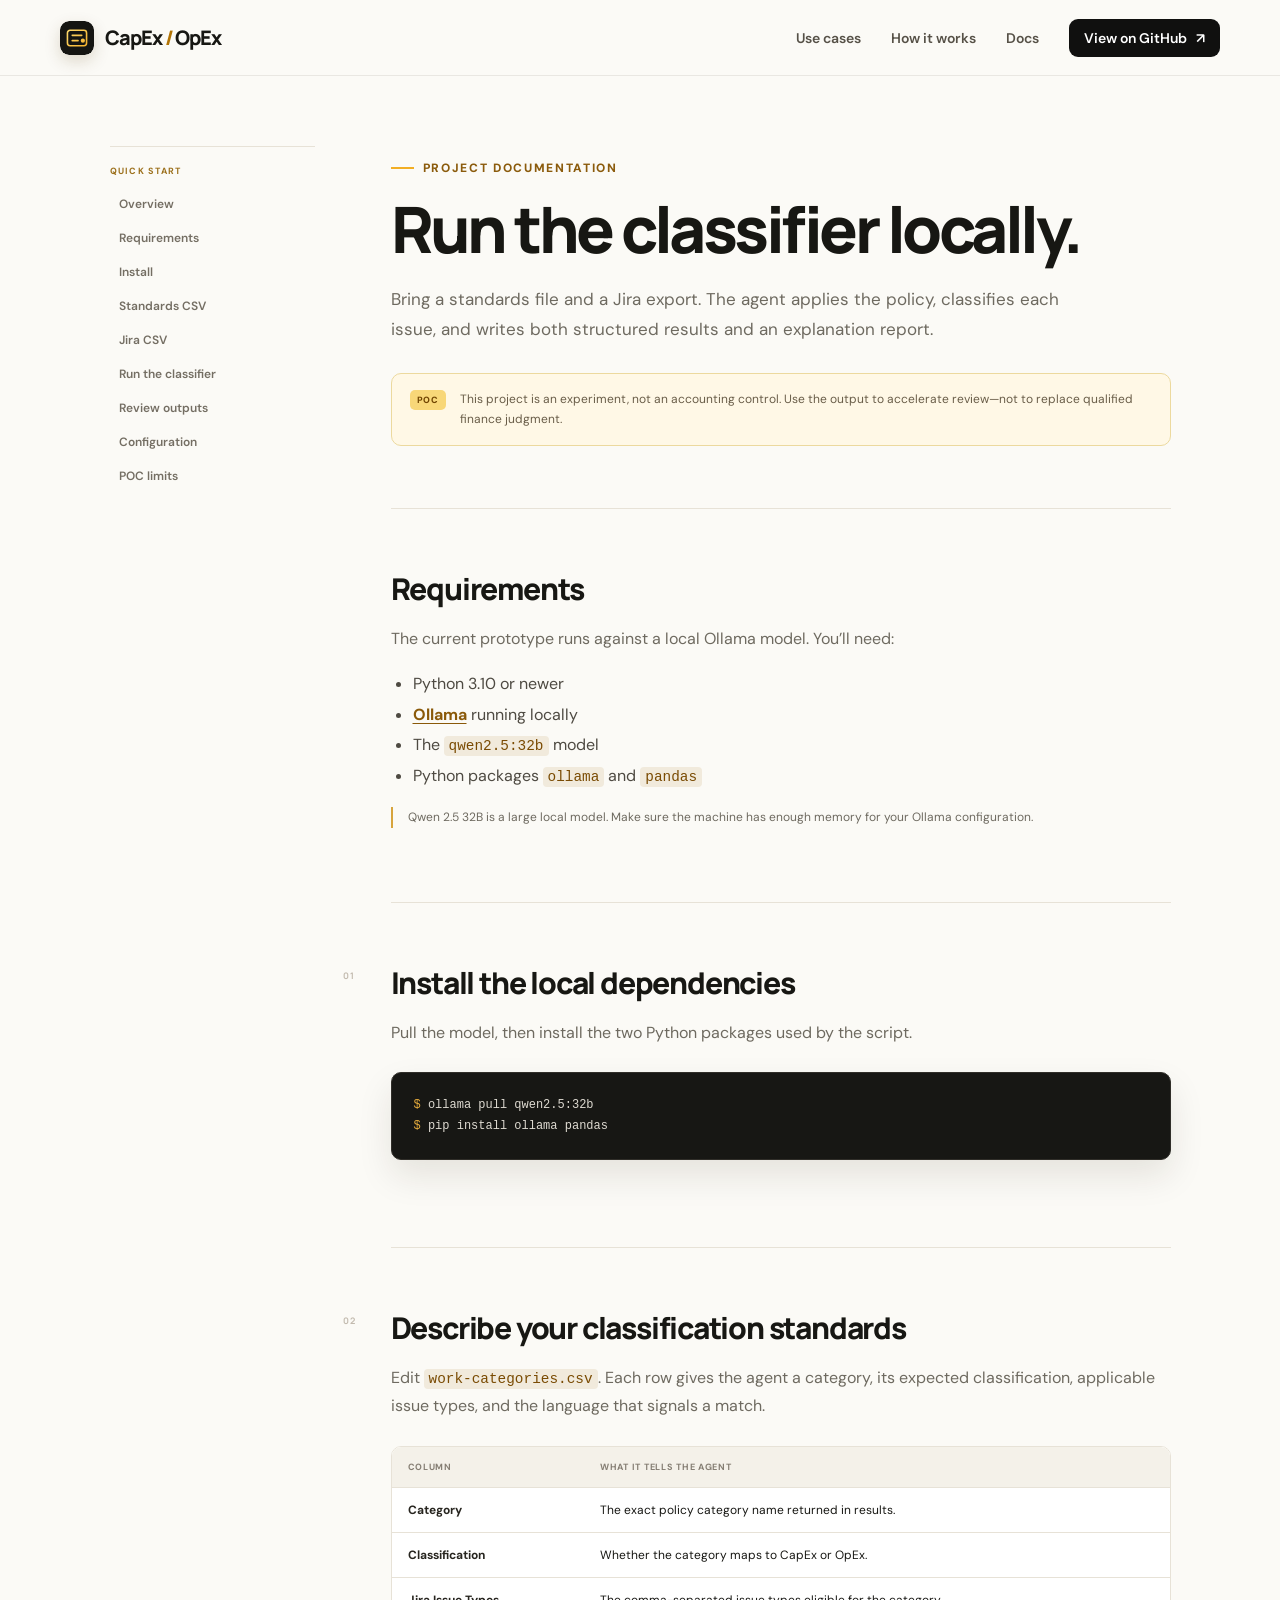
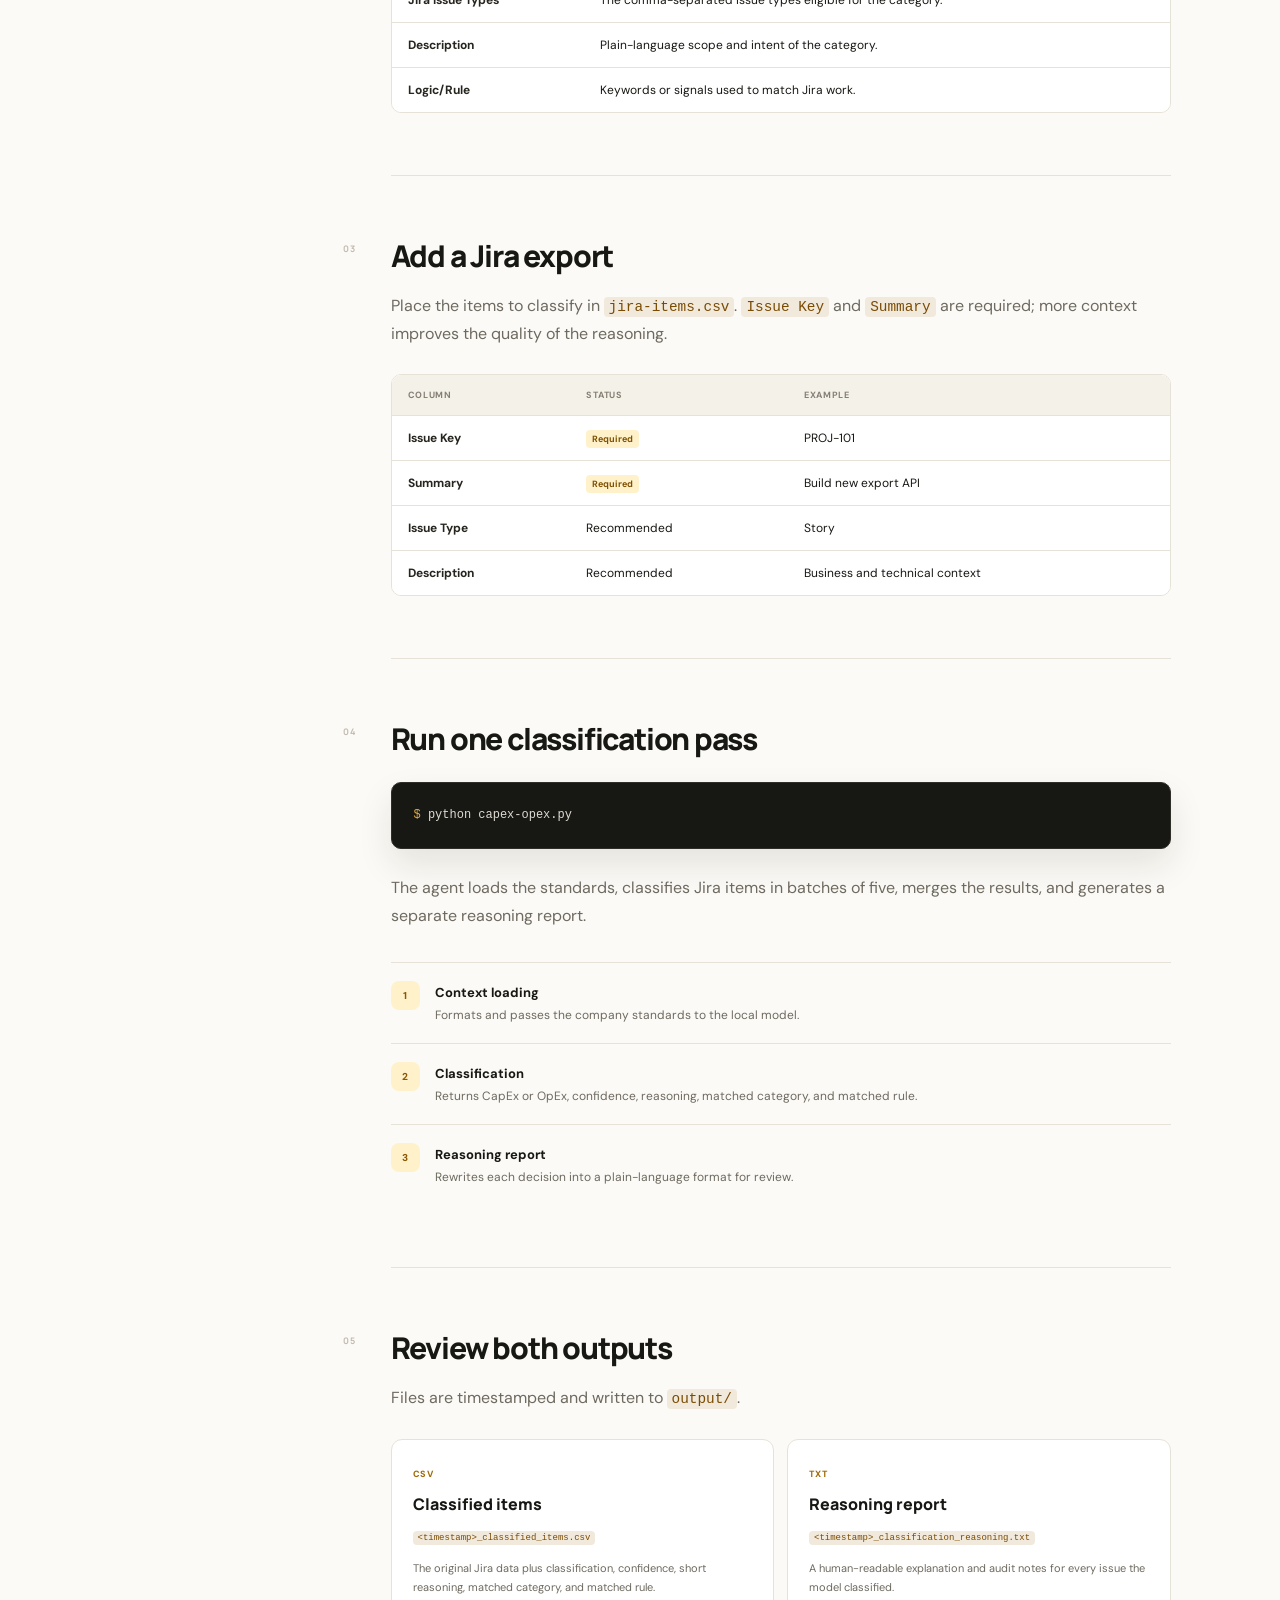
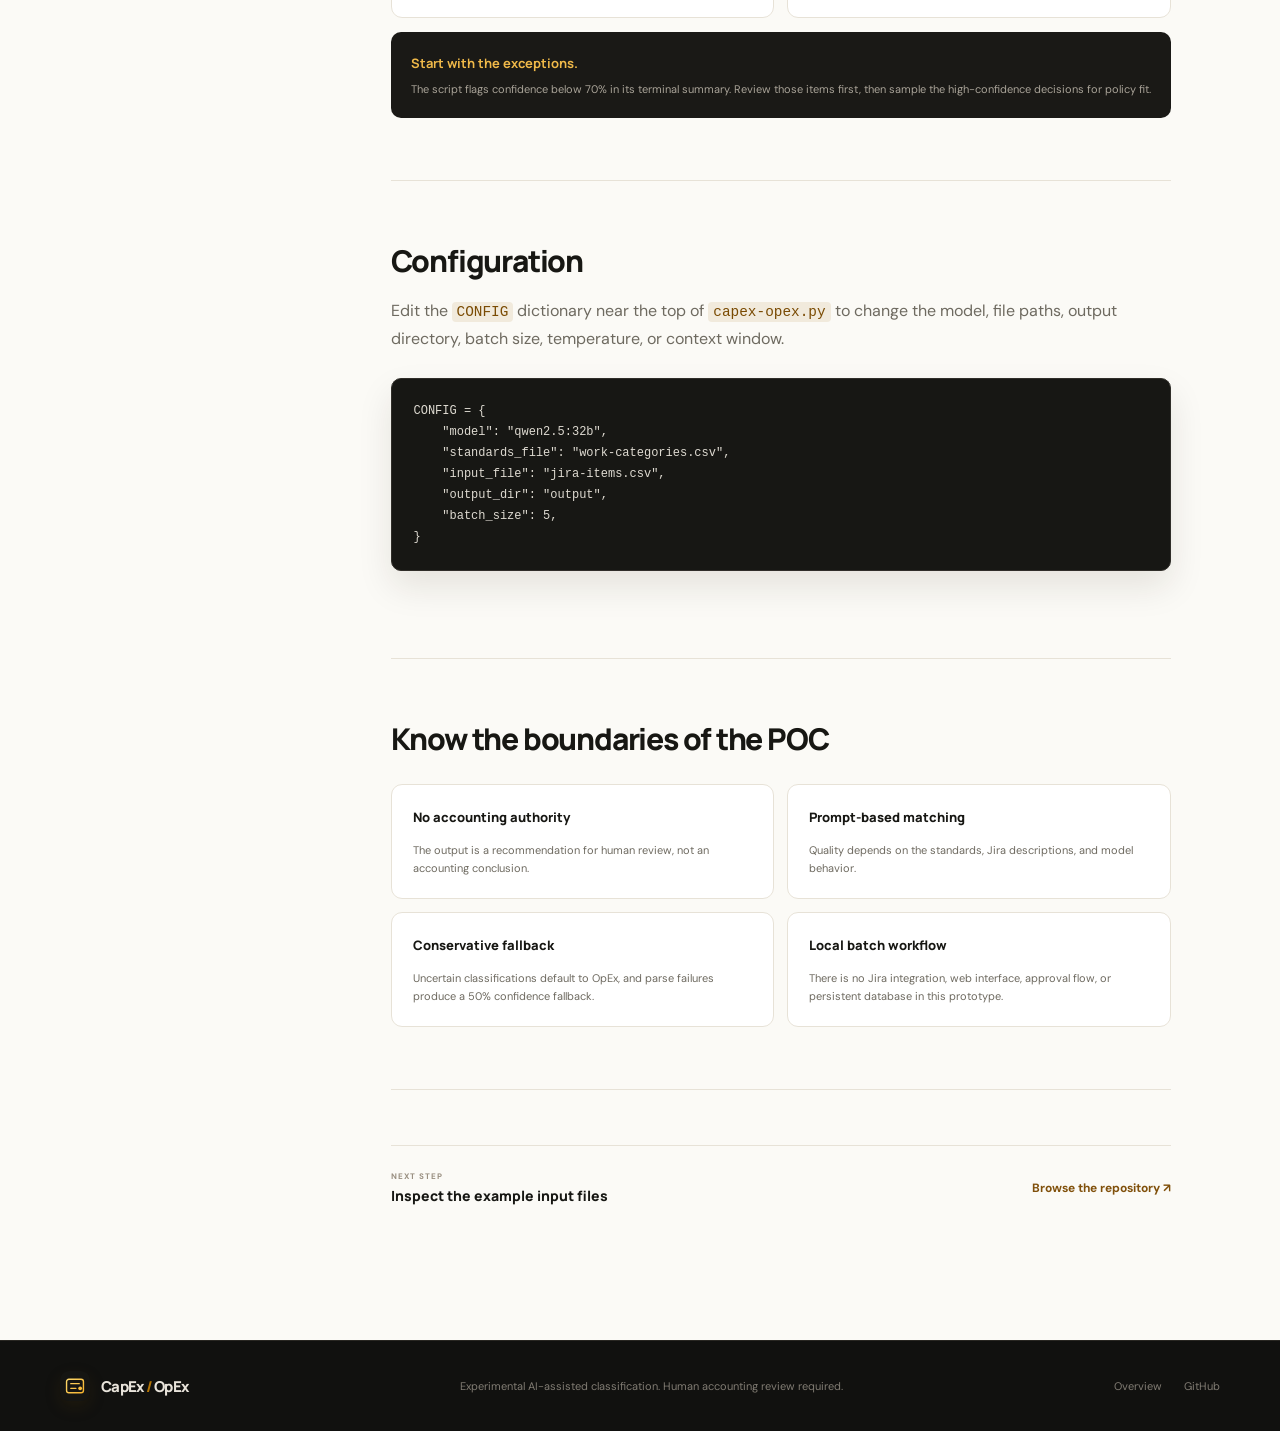
==== docs/guide.html @ 9aae654a "Add project overview and GitHub Pages site" ====
<!doctype html>
<html lang="en">
  <head>
    <meta charset="utf-8">
    <meta name="viewport" content="width=device-width, initial-scale=1">
    <meta name="theme-color" content="#10100f">
    <meta name="description" content="Set up and run the CapEx OpEx Classifier proof of concept locally.">
    <title>Quick-start guide — CapEx / OpEx Classifier</title>
    <link rel="icon" href="assets/classifier-mark.svg" type="image/svg+xml">
    <link rel="stylesheet" href="assets/site.css">
  </head>
  <body class="guide-page">
    <header class="site-header">
      <div class="shell header-inner">
        <a class="brand" href="index.html" aria-label="CapEx OpEx Classifier home">
          <img src="assets/classifier-mark.svg" width="34" height="34" alt="">
          <span>CapEx<span class="slash">/</span>OpEx</span>
        </a>
        <button class="nav-toggle" type="button" aria-expanded="false" aria-controls="site-nav">
          <span class="sr-only">Toggle navigation</span>
          <span></span><span></span>
        </button>
        <nav class="site-nav" id="site-nav" aria-label="Primary navigation">
          <a href="index.html#use-cases">Use cases</a>
          <a href="index.html#how-it-works">How it works</a>
          <a aria-current="page" href="guide.html">Docs</a>
          <a class="github-link" href="https://github.com/SantiaGoMode/capex_opex_classifier">View on GitHub <span>↗</span></a>
        </nav>
      </div>
    </header>

    <main class="guide-shell shell">
      <aside class="guide-nav" aria-label="Documentation sections">
        <strong>QUICK START</strong>
        <a href="#overview">Overview</a>
        <a href="#requirements">Requirements</a>
        <a href="#install">Install</a>
        <a href="#standards">Standards CSV</a>
        <a href="#jira">Jira CSV</a>
        <a href="#run">Run the classifier</a>
        <a href="#outputs">Review outputs</a>
        <a href="#configuration">Configuration</a>
        <a href="#limits">POC limits</a>
      </aside>

      <article class="guide-content">
        <div class="guide-hero" id="overview">
          <div class="eyebrow"><span></span>Project documentation</div>
          <h1>Run the classifier locally.</h1>
          <p>Bring a standards file and a Jira export. The agent applies the policy, classifies each issue, and writes both structured results and an explanation report.</p>
          <div class="guide-note">
            <span>POC</span>
            <p>This project is an experiment, not an accounting control. Use the output to accelerate review—not to replace qualified finance judgment.</p>
          </div>
        </div>

        <section id="requirements">
          <h2>Requirements</h2>
          <p>The current prototype runs against a local Ollama model. You’ll need:</p>
          <ul>
            <li>Python 3.10 or newer</li>
            <li><a href="https://ollama.com/">Ollama</a> running locally</li>
            <li>The <code>qwen2.5:32b</code> model</li>
            <li>Python packages <code>ollama</code> and <code>pandas</code></li>
          </ul>
          <p class="quiet">Qwen 2.5 32B is a large local model. Make sure the machine has enough memory for your Ollama configuration.</p>
        </section>

        <section id="install">
          <div class="section-label">01</div>
          <h2>Install the local dependencies</h2>
          <p>Pull the model, then install the two Python packages used by the script.</p>
          <pre><code><span class="prompt">$</span> ollama pull qwen2.5:32b
<span class="prompt">$</span> pip install ollama pandas</code></pre>
        </section>

        <section id="standards">
          <div class="section-label">02</div>
          <h2>Describe your classification standards</h2>
          <p>Edit <code>work-categories.csv</code>. Each row gives the agent a category, its expected classification, applicable issue types, and the language that signals a match.</p>
          <div class="table-wrap">
            <table>
              <thead><tr><th>Column</th><th>What it tells the agent</th></tr></thead>
              <tbody>
                <tr><td>Category</td><td>The exact policy category name returned in results.</td></tr>
                <tr><td>Classification</td><td>Whether the category maps to CapEx or OpEx.</td></tr>
                <tr><td>Jira Issue Types</td><td>The comma-separated issue types eligible for the category.</td></tr>
                <tr><td>Description</td><td>Plain-language scope and intent of the category.</td></tr>
                <tr><td>Logic/Rule</td><td>Keywords or signals used to match Jira work.</td></tr>
              </tbody>
            </table>
          </div>
        </section>

        <section id="jira">
          <div class="section-label">03</div>
          <h2>Add a Jira export</h2>
          <p>Place the items to classify in <code>jira-items.csv</code>. <code>Issue Key</code> and <code>Summary</code> are required; more context improves the quality of the reasoning.</p>
          <div class="table-wrap">
            <table>
              <thead><tr><th>Column</th><th>Status</th><th>Example</th></tr></thead>
              <tbody>
                <tr><td>Issue Key</td><td><span class="required">Required</span></td><td>PROJ-101</td></tr>
                <tr><td>Summary</td><td><span class="required">Required</span></td><td>Build new export API</td></tr>
                <tr><td>Issue Type</td><td>Recommended</td><td>Story</td></tr>
                <tr><td>Description</td><td>Recommended</td><td>Business and technical context</td></tr>
              </tbody>
            </table>
          </div>
        </section>

        <section id="run">
          <div class="section-label">04</div>
          <h2>Run one classification pass</h2>
          <pre><code><span class="prompt">$</span> python capex-opex.py</code></pre>
          <p>The agent loads the standards, classifies Jira items in batches of five, merges the results, and generates a separate reasoning report.</p>
          <ol class="phase-list">
            <li><span>1</span><div><strong>Context loading</strong><p>Formats and passes the company standards to the local model.</p></div></li>
            <li><span>2</span><div><strong>Classification</strong><p>Returns CapEx or OpEx, confidence, reasoning, matched category, and matched rule.</p></div></li>
            <li><span>3</span><div><strong>Reasoning report</strong><p>Rewrites each decision into a plain-language format for review.</p></div></li>
          </ol>
        </section>

        <section id="outputs">
          <div class="section-label">05</div>
          <h2>Review both outputs</h2>
          <p>Files are timestamped and written to <code>output/</code>.</p>
          <div class="output-grid">
            <article>
              <span>CSV</span>
              <h3>Classified items</h3>
              <code>&lt;timestamp&gt;_classified_items.csv</code>
              <p>The original Jira data plus classification, confidence, short reasoning, matched category, and matched rule.</p>
            </article>
            <article>
              <span>TXT</span>
              <h3>Reasoning report</h3>
              <code>&lt;timestamp&gt;_classification_reasoning.txt</code>
              <p>A human-readable explanation and audit notes for every issue the model classified.</p>
            </article>
          </div>
          <div class="review-callout">
            <strong>Start with the exceptions.</strong>
            <p>The script flags confidence below 70% in its terminal summary. Review those items first, then sample the high-confidence decisions for policy fit.</p>
          </div>
        </section>

        <section id="configuration">
          <h2>Configuration</h2>
          <p>Edit the <code>CONFIG</code> dictionary near the top of <code>capex-opex.py</code> to change the model, file paths, output directory, batch size, temperature, or context window.</p>
          <pre><code>CONFIG = {
    "model": "qwen2.5:32b",
    "standards_file": "work-categories.csv",
    "input_file": "jira-items.csv",
    "output_dir": "output",
    "batch_size": 5,
}</code></pre>
        </section>

        <section id="limits">
          <h2>Know the boundaries of the POC</h2>
          <div class="limits-grid">
            <div><strong>No accounting authority</strong><p>The output is a recommendation for human review, not an accounting conclusion.</p></div>
            <div><strong>Prompt-based matching</strong><p>Quality depends on the standards, Jira descriptions, and model behavior.</p></div>
            <div><strong>Conservative fallback</strong><p>Uncertain classifications default to OpEx, and parse failures produce a 50% confidence fallback.</p></div>
            <div><strong>Local batch workflow</strong><p>There is no Jira integration, web interface, approval flow, or persistent database in this prototype.</p></div>
          </div>
        </section>

        <div class="guide-next">
          <div>
            <span>NEXT STEP</span>
            <strong>Inspect the example input files</strong>
          </div>
          <a href="https://github.com/SantiaGoMode/capex_opex_classifier">Browse the repository <span>↗</span></a>
        </div>
      </article>
    </main>

    <footer>
      <div class="shell">
        <a class="brand footer-brand" href="index.html">
          <img src="assets/classifier-mark.svg" width="30" height="30" alt="">
          <span>CapEx<span class="slash">/</span>OpEx</span>
        </a>
        <p>Experimental AI-assisted classification. Human accounting review required.</p>
        <div><a href="index.html">Overview</a><a href="https://github.com/SantiaGoMode/capex_opex_classifier">GitHub</a></div>
      </div>
    </footer>
    <script src="assets/site.js"></script>
  </body>
</html>
---- docs/assets/site.css ----
@import url("https://fonts.googleapis.com/css2?family=DM+Sans:wght@400;500;600;700&family=Manrope:wght@500;600;700;800&display=swap");

:root {
  --ink: #171713;
  --muted: #6e6a60;
  --paper: #fbfaf6;
  --surface: #fff;
  --line: #e7e2d7;
  --amber: #f2ae24;
  --amber-bright: #ffc74e;
  --amber-pale: #fff2cb;
  --night: #10100f;
  --night-soft: #191815;
  --green: #5bd287;
  --blue: #8fbee8;
  --shell: min(1160px, calc(100vw - 48px));
  --shadow: 0 28px 76px rgba(53, 42, 18, .13);
}

* { box-sizing: border-box; }
html { scroll-behavior: smooth; }
body {
  margin: 0;
  color: var(--ink);
  background: var(--paper);
  font-family: "DM Sans", system-ui, sans-serif;
  -webkit-font-smoothing: antialiased;
}
a { color: inherit; text-decoration: none; }
img { display: block; max-width: 100%; }
button { font: inherit; }
.shell { width: var(--shell); margin-inline: auto; }
.sr-only { position: absolute; width: 1px; height: 1px; overflow: hidden; clip: rect(0, 0, 0, 0); }

.site-header {
  position: relative;
  z-index: 30;
  height: 76px;
  border-bottom: 1px solid rgba(63, 48, 22, .09);
  background: rgba(251, 250, 246, .88);
  backdrop-filter: blur(18px);
}
.header-inner { height: 100%; display: flex; align-items: center; justify-content: space-between; }
.brand { display: inline-flex; align-items: center; gap: 11px; font: 800 20px/1 "Manrope", sans-serif; letter-spacing: -.045em; }
.brand img { border-radius: 9px; box-shadow: 0 6px 16px rgba(89, 61, 8, .18); }
.slash { margin-inline: 2px; color: #b27405; }
.site-nav { display: flex; align-items: center; gap: 30px; color: #565147; font-size: 14px; font-weight: 600; }
.site-nav > a:hover { color: var(--ink); }
.github-link { display: inline-flex; align-items: center; gap: 9px; padding: 10px 15px; color: #fff; background: var(--night); border-radius: 9px; }
.github-link:hover { color: #fff !important; background: #2a2925; }
.nav-toggle { display: none; border: 0; background: none; padding: 8px; }
.nav-toggle span:not(.sr-only) { display: block; width: 22px; height: 2px; margin: 5px; background: var(--ink); }

.hero {
  min-height: 700px;
  display: grid;
  grid-template-columns: .92fr 1.08fr;
  align-items: center;
  gap: 58px;
  position: relative;
  padding-block: 76px 90px;
}
.hero-glow {
  position: absolute;
  left: -300px;
  top: -280px;
  width: 760px;
  height: 760px;
  background: radial-gradient(circle, rgba(255, 198, 72, .2), transparent 69%);
  pointer-events: none;
}
.hero-copy { position: relative; z-index: 2; }
.eyebrow { display: flex; align-items: center; gap: 9px; margin-bottom: 20px; color: #8b5b0c; font-size: 12px; font-weight: 800; letter-spacing: .14em; text-transform: uppercase; }
.eyebrow > span { width: 23px; height: 2px; background: var(--amber); }
.hero h1, .section h2, .workflow-copy h2, .cta h2 {
  font-family: "Manrope", sans-serif;
  font-weight: 800;
  letter-spacing: -.058em;
}
.hero h1 { margin: 0; max-width: 600px; font-size: clamp(52px, 5.2vw, 76px); line-height: .99; }
.hero h1 em { color: #a16004; font-style: normal; }
.hero-copy > p { max-width: 550px; margin: 27px 0 30px; color: var(--muted); font-size: 18px; line-height: 1.65; }
.hero-actions { display: flex; flex-wrap: wrap; gap: 12px; }
.button { min-height: 50px; padding: 0 20px; display: inline-flex; align-items: center; justify-content: center; gap: 25px; border-radius: 10px; font-size: 14px; font-weight: 700; transition: transform .2s, box-shadow .2s, background .2s; }
.button:hover { transform: translateY(-2px); }
.button-primary { color: #2a1b00; background: var(--amber-bright); box-shadow: 0 12px 28px rgba(213, 139, 0, .2); }
.button-secondary { background: #fff; border: 1px solid var(--line); box-shadow: 0 8px 22px rgba(50, 38, 17, .06); }
.hero-proof { display: flex; gap: 27px; margin-top: 43px; }
.hero-proof div { display: flex; flex-direction: column; padding-right: 27px; border-right: 1px solid var(--line); }
.hero-proof div:last-child { padding-right: 0; border: 0; }
.hero-proof strong { font: 800 15px "Manrope", sans-serif; }
.hero-proof span { margin-top: 3px; color: #8b857a; font-size: 11px; }

.hero-visual { min-width: 0; position: relative; }
.classifier-window { overflow: hidden; color: #eeeae1; background: #131311; border: 1px solid #35322b; border-radius: 16px; box-shadow: 0 40px 100px rgba(38, 27, 10, .25), 0 0 0 8px rgba(255, 255, 255, .52); transform: perspective(1300px) rotateY(-3deg) rotateX(1deg); }
.window-bar { height: 43px; padding: 0 15px; display: grid; grid-template-columns: 1fr auto 1fr; align-items: center; color: #938f86; background: #1b1a17; border-bottom: 1px solid #2c2a25; font-size: 10px; }
.traffic { display: flex; gap: 6px; }
.traffic i { width: 8px; height: 8px; border-radius: 50%; background: #514d45; }
.traffic i:first-child { background: #cf7457; }
.traffic i:nth-child(2) { background: #d5a844; }
.traffic i:nth-child(3) { background: #61b87a; }
.window-status { justify-self: end; display: flex; align-items: center; gap: 6px; }
.window-status i { width: 5px; height: 5px; border-radius: 50%; background: var(--green); box-shadow: 0 0 8px var(--green); }
.window-body { padding: 25px; }
.run-heading { display: flex; align-items: end; justify-content: space-between; padding-bottom: 20px; border-bottom: 1px solid #2e2c27; }
.run-heading div { display: flex; flex-direction: column; gap: 6px; }
.run-heading small { color: #a27626; font-size: 9px; font-weight: 800; letter-spacing: .13em; }
.run-heading strong { font: 700 18px "Manrope", sans-serif; }
.run-heading > span { color: #8c877e; font-size: 10px; }
.classification-list article { min-height: 76px; display: flex; align-items: center; gap: 12px; border-bottom: 1px solid #2b2924; }
.issue-icon { width: 35px; height: 35px; flex: 0 0 35px; display: grid; place-items: center; color: #e2ad43; background: #302815; border: 1px solid #53421f; border-radius: 9px; font: 800 9px "Manrope", sans-serif; }
.classification-list article > div { min-width: 0; display: flex; flex-direction: column; gap: 4px; }
.classification-list strong { overflow: hidden; color: #e9e5dc; font-size: 11px; text-overflow: ellipsis; white-space: nowrap; }
.classification-list small { color: #77736b; font-size: 9px; }
.classification-list em { margin-left: auto; padding: 5px 8px; border-radius: 6px; font-size: 9px; font-style: normal; font-weight: 700; }
.classification-list .capex { color: #79add9; background: #172637; border: 1px solid #274561; }
.classification-list .opex { color: #d4a75a; background: #302615; border: 1px solid #52401e; }
.confidence-row { display: flex; justify-content: space-between; padding-top: 20px; color: #89847b; font-size: 9px; }
.confidence-row span { display: flex; align-items: center; gap: 7px; }
.confidence-row i { width: 6px; height: 6px; border-radius: 50%; background: var(--green); }
.confidence-row strong { color: #c5c0b7; }
.float-card { position: absolute; z-index: 2; display: flex; align-items: center; gap: 10px; padding: 11px 14px; background: rgba(255,255,255,.97); border: 1px solid #eee7db; border-radius: 11px; box-shadow: 0 18px 40px rgba(43, 32, 15, .15); }
.float-card div { display: flex; flex-direction: column; }
.float-card strong { font-size: 11px; }
.float-card small { margin-top: 2px; color: #8a8277; font-size: 9px; }
.float-evidence { right: 12px; top: -30px; }
.float-model { left: -28px; bottom: -28px; }
.float-model > i { width: 6px; height: 6px; margin-left: 10px; border-radius: 50%; background: var(--green); }
.mini-icon, .model-glyph { width: 28px; height: 28px; display: grid; place-items: center; color: #825005; background: var(--amber-pale); border-radius: 8px; font-weight: 800; }

.bridge-strip { padding: 26px 0; border-block: 1px solid var(--line); background: #f4f1e9; }
.bridge-strip .shell { display: flex; align-items: center; justify-content: space-between; }
.bridge-strip span { color: #948d80; font-size: 11px; font-weight: 700; letter-spacing: .1em; text-transform: uppercase; }
.bridge-strip div div { display: flex; align-items: center; gap: 25px; color: #7d786f; }
.bridge-strip strong { font: 700 13px "Manrope", sans-serif; }
.bridge-strip i { color: #c08c2a; font-style: normal; }

.section { padding-block: 110px; }
.section-heading { display: grid; grid-template-columns: 1fr 420px; align-items: end; gap: 80px; margin-bottom: 58px; }
.section-heading h2, .workflow-copy h2 { margin: 0; font-size: clamp(39px, 4.5vw, 57px); line-height: 1.05; }
.section-heading > p { margin: 0 0 7px; color: var(--muted); font-size: 16px; line-height: 1.75; }
.use-case-grid { display: grid; grid-template-columns: repeat(3, 1fr); gap: 16px; }
.use-case { min-height: 310px; padding: 26px; display: flex; flex-direction: column; position: relative; background: var(--surface); border: 1px solid var(--line); border-radius: 14px; transition: transform .25s, box-shadow .25s; }
.use-case:hover { transform: translateY(-4px); box-shadow: 0 18px 45px rgba(53, 39, 17, .08); }
.use-case.featured { grid-row: span 2; min-height: 636px; background: linear-gradient(145deg, #fffdf8, #fff7df); }
.use-number { position: absolute; top: 27px; right: 26px; color: #aaa399; font: 600 10px "Manrope", sans-serif; letter-spacing: .15em; }
.use-icon { width: 38px; height: 38px; display: grid; place-items: center; color: #875400; background: var(--amber-pale); border: 1px solid #f1d996; border-radius: 9px; font-weight: 800; }
.use-case h3 { margin: 32px 0 11px; font: 800 21px/1.2 "Manrope", sans-serif; letter-spacing: -.03em; }
.use-case p { margin: 0; color: var(--muted); font-size: 14px; line-height: 1.7; }
.use-case > a { margin-top: auto; padding-top: 26px; color: #80500b; font-size: 12px; font-weight: 700; }
.use-case > a span, .text-link span { margin-left: 7px; transition: margin .2s; }
.use-case > a:hover span, .text-link:hover span { margin-left: 11px; }
.mini-report { margin-top: auto; padding: 18px; background: rgba(255,255,255,.72); border: 1px solid #ede0be; border-radius: 12px; }
.mini-report div { display: grid; grid-template-columns: 1fr auto; align-items: center; gap: 12px; margin-bottom: 17px; }
.mini-report span { color: #635e54; font-size: 11px; font-weight: 600; }
.mini-report strong { font: 800 13px "Manrope", sans-serif; }
.mini-report .bar { grid-column: 1 / -1; height: 5px; display: block; margin-top: -5px; background: #ede7db; border-radius: 5px; overflow: hidden; }
.bar::after { content: ""; display: block; height: 100%; border-radius: inherit; }
.capex-bar::after { width: 58%; background: var(--blue); }
.opex-bar::after { width: 42%; background: #dcab57; }
.mini-report small { color: #8b8377; font-size: 9px; }

.workflow-section { overflow: hidden; padding: 110px 0; color: #f7f2e8; background: var(--night); position: relative; }
.workflow-section::before { content: ""; position: absolute; inset: 0; opacity: .18; background-image: linear-gradient(30deg,#29261e 12%,transparent 12.5%,transparent 87%,#29261e 87.5%,#29261e),linear-gradient(150deg,#29261e 12%,transparent 12.5%,transparent 87%,#29261e 87.5%,#29261e); background-size: 70px 122px; }
.workflow-section .shell { position: relative; display: grid; grid-template-columns: .82fr 1.18fr; align-items: center; gap: 105px; }
.eyebrow.light { color: #e5ad3e; }
.workflow-copy h2 { color: #fff; }
.workflow-copy p { margin: 24px 0 30px; color: #aaa396; line-height: 1.75; }
.text-link { color: #f2b93f; font-size: 13px; font-weight: 700; }
.workflow-list { padding: 23px; margin: 0; list-style: none; background: rgba(26,25,22,.94); border: 1px solid #38352e; border-radius: 15px; box-shadow: 0 35px 80px rgba(0,0,0,.35); }
.workflow-list li { min-height: 78px; padding: 0 4px; display: flex; align-items: center; gap: 14px; border-bottom: 1px solid #2e2b25; }
.workflow-list li:last-child { border: 0; }
.workflow-list li > span { width: 31px; height: 31px; flex: 0 0 31px; display: grid; place-items: center; color: #efbc52; background: #302714; border: 1px solid #5a461f; border-radius: 8px; font: 700 9px "Manrope", sans-serif; }
.workflow-list div { display: flex; flex-direction: column; }
.workflow-list strong { color: #e7e2d8; font-size: 12px; }
.workflow-list small { margin-top: 4px; color: #777168; font-size: 9px; line-height: 1.5; }
.workflow-list em { margin-left: auto; color: #8b8377; font-size: 8px; font-style: normal; letter-spacing: .12em; }

.article-section { padding-block: 110px; }
.article-card { min-height: 330px; padding: clamp(36px, 6vw, 72px); display: flex; align-items: end; justify-content: space-between; gap: 50px; position: relative; overflow: hidden; background: #f2ede2; border: 1px solid #e0d8ca; border-radius: 20px; }
.article-card::after { content: "“"; position: absolute; top: -70px; right: 70px; color: rgba(181,128,25,.12); font: 800 330px/1 "Manrope", sans-serif; }
.article-card > div, .article-card > a { position: relative; z-index: 1; }
blockquote { max-width: 730px; margin: 0 0 18px; font: 800 clamp(30px,4vw,49px)/1.08 "Manrope", sans-serif; letter-spacing: -.05em; }
.article-card p { max-width: 640px; margin: 0; color: var(--muted); line-height: 1.7; }
.article-card > a { flex: 0 0 auto; }

.cta-section { padding: 100px 0; color: #fff; background: #1a1916; }
.cta { display: grid; grid-template-columns: 1fr 1fr; gap: 90px; align-items: end; }
.cta h2 { margin: 0; font-size: clamp(39px,4.5vw,57px); line-height: 1.05; }
.cta > div:last-child > p { margin: 0 0 25px; color: #aaa59b; line-height: 1.75; }
.button-dark { color: #fff; background: #292722; border: 1px solid #3d3931; }

footer { padding: 30px 0; color: #817c73; background: #11110f; border-top: 1px solid #292722; font-size: 11px; }
footer .shell { display: flex; align-items: center; justify-content: space-between; gap: 30px; }
.footer-brand { color: #e8e3da; font-size: 15px; }
footer p { margin: 0; }
footer .shell > div { display: flex; gap: 22px; }
footer a:hover { color: #fff; }

.guide-shell { display: grid; grid-template-columns: 205px minmax(0, 780px); gap: 76px; justify-content: center; align-items: start; padding-block: 70px 110px; }
.guide-nav { position: sticky; top: 28px; padding: 18px 0; display: flex; flex-direction: column; gap: 4px; border-top: 1px solid var(--line); }
.guide-nav strong { margin-bottom: 8px; color: #9c701c; font-size: 9px; letter-spacing: .14em; }
.guide-nav a { padding: 7px 9px; color: #746e63; border-radius: 6px; font-size: 12px; font-weight: 600; }
.guide-nav a:hover { color: var(--ink); background: #f1ede4; }
.guide-content { min-width: 0; }
.guide-hero { padding: 14px 0 62px; border-bottom: 1px solid var(--line); }
.guide-hero h1 { margin: 0; font: 800 clamp(43px,5vw,64px)/1.02 "Manrope",sans-serif; letter-spacing: -.055em; }
.guide-hero > p { max-width: 700px; margin: 24px 0 28px; color: var(--muted); font-size: 17px; line-height: 1.75; }
.guide-note { padding: 16px 18px; display: flex; align-items: flex-start; gap: 14px; background: #fff8e6; border: 1px solid #ecd99e; border-radius: 10px; }
.guide-note > span { padding: 4px 7px; color: #704400; background: #f8d778; border-radius: 5px; font-size: 9px; font-weight: 800; letter-spacing: .1em; }
.guide-note p { margin: 0; color: #695d48; font-size: 12px; line-height: 1.65; }
.guide-content section { position: relative; padding: 62px 0; border-bottom: 1px solid var(--line); scroll-margin-top: 30px; }
.guide-content section h2 { margin: 0 0 18px; font: 800 30px/1.2 "Manrope",sans-serif; letter-spacing: -.04em; }
.guide-content section > p { color: var(--muted); line-height: 1.75; }
.guide-content section a { color: #8a5909; font-weight: 700; text-decoration: underline; text-underline-offset: 3px; }
.guide-content ul { padding-left: 22px; color: #4e4a42; line-height: 1.9; }
.guide-content code { padding: 2px 5px; color: #7a4b03; background: #f1eadc; border-radius: 4px; font: 500 .9em ui-monospace,SFMono-Regular,Menlo,monospace; }
.guide-content pre { overflow-x: auto; margin: 25px 0; padding: 22px; color: #dedad1; background: #171714; border: 1px solid #302e29; border-radius: 10px; box-shadow: 0 16px 35px rgba(41,31,13,.1); }
.guide-content pre code { padding: 0; color: inherit; background: none; font-size: 12px; line-height: 1.75; }
.prompt { color: #e6ac3d; }
.quiet { padding-left: 15px; border-left: 2px solid #d7a43d; font-size: 12px; }
.section-label { position: absolute; top: 66px; left: -48px; color: #c2baae; font: 700 9px "Manrope",sans-serif; letter-spacing: .12em; }
.table-wrap { overflow-x: auto; margin-top: 26px; border: 1px solid var(--line); border-radius: 10px; }
table { width: 100%; border-collapse: collapse; background: #fff; font-size: 12px; }
th, td { padding: 14px 16px; text-align: left; border-bottom: 1px solid var(--line); }
tr:last-child td { border: 0; }
th { color: #857e73; background: #f4f1e9; font-size: 9px; letter-spacing: .08em; text-transform: uppercase; }
td:first-child { color: #27251f; font-weight: 700; }
.required { padding: 3px 6px; color: #805000; background: var(--amber-pale); border-radius: 4px; font-size: 9px; font-weight: 700; }
.phase-list { padding: 0; margin: 32px 0 0; list-style: none; }
.phase-list li { padding: 18px 0; display: flex; gap: 15px; border-top: 1px solid var(--line); }
.phase-list li > span { width: 29px; height: 29px; flex: 0 0 29px; display: grid; place-items: center; color: #8a5804; background: var(--amber-pale); border-radius: 8px; font-size: 10px; font-weight: 800; }
.phase-list strong { font-size: 13px; }
.phase-list p { margin: 4px 0 0; color: var(--muted); font-size: 12px; line-height: 1.6; }
.output-grid, .limits-grid { display: grid; grid-template-columns: 1fr 1fr; gap: 13px; margin-top: 27px; }
.output-grid article, .limits-grid div { padding: 21px; background: #fff; border: 1px solid var(--line); border-radius: 11px; }
.output-grid article > span { color: #a16a08; font-size: 9px; font-weight: 800; letter-spacing: .1em; }
.output-grid h3 { margin: 11px 0 9px; font: 800 16px "Manrope",sans-serif; }
.output-grid article > code { font-size: 9px; overflow-wrap: anywhere; }
.output-grid p, .limits-grid p { margin: 14px 0 0; color: var(--muted); font-size: 11px; line-height: 1.65; }
.review-callout { margin-top: 14px; padding: 20px; color: #ded9cf; background: #1a1916; border-radius: 10px; }
.review-callout strong { color: #f0b949; font: 700 13px "Manrope",sans-serif; }
.review-callout p { margin: 7px 0 0; color: #a9a398; font-size: 11px; line-height: 1.65; }
.limits-grid strong { font: 800 13px "Manrope",sans-serif; }
.guide-next { margin-top: 55px; padding: 25px 0; display: flex; align-items: center; justify-content: space-between; border-top: 1px solid var(--line); }
.guide-next > div { display: flex; flex-direction: column; gap: 5px; }
.guide-next > div span { color: #998f81; font-size: 8px; font-weight: 800; letter-spacing: .14em; }
.guide-next strong { font: 800 14px "Manrope",sans-serif; }
.guide-next > a { color: #80500b; font-size: 12px; font-weight: 700; }

@media (max-width: 980px) {
  .hero { grid-template-columns: 1fr; padding-top: 65px; }
  .hero-copy { max-width: 680px; }
  .hero-visual { max-width: 710px; margin: 25px auto 0; }
  .section-heading { grid-template-columns: 1fr; gap: 24px; }
  .section-heading > p { max-width: 650px; }
  .use-case-grid { grid-template-columns: repeat(2,1fr); }
  .workflow-section .shell, .cta { grid-template-columns: 1fr; gap: 55px; }
  .article-card { align-items: start; flex-direction: column; }
  .guide-shell { grid-template-columns: 170px minmax(0,1fr); gap: 42px; }
}

@media (max-width: 720px) {
  :root { --shell: min(100% - 32px, 1160px); }
  .site-header { height: 68px; }
  .nav-toggle { display: block; }
  .site-nav { position: absolute; top: 67px; left: 0; right: 0; display: none; padding: 18px 16px 24px; flex-direction: column; align-items: stretch; gap: 6px; background: rgba(251,250,246,.98); border-bottom: 1px solid var(--line); box-shadow: 0 16px 30px rgba(40,30,12,.08); }
  .site-nav.open { display: flex; }
  .site-nav a { padding: 12px; }
  .github-link { justify-content: center; margin-top: 5px; }
  .hero { min-height: 0; gap: 40px; padding-block: 55px 70px; }
  .hero h1 { font-size: clamp(45px,14vw,64px); }
  .hero-copy > p { font-size: 16px; }
  .hero-proof { gap: 15px; }
  .hero-proof div { padding-right: 15px; }
  .classifier-window { transform: none; }
  .window-body { padding: 18px; }
  .classification-list article { min-height: 69px; }
  .float-card { display: none; }
  .bridge-strip .shell { align-items: flex-start; flex-direction: column; gap: 16px; }
  .bridge-strip div div { gap: 14px; }
  .section, .article-section { padding-block: 75px; }
  .use-case-grid { grid-template-columns: 1fr; }
  .use-case.featured { min-height: 560px; }
  .workflow-section { padding-block: 78px; }
  .workflow-list { padding: 15px; }
  .workflow-list em { display: none; }
  .article-card { min-height: 0; padding: 34px 25px; }
  .cta-section { padding: 75px 0; }
  footer .shell { align-items: flex-start; flex-direction: column; }
  .guide-shell { display: block; padding-block: 45px 75px; }
  .guide-nav { display: none; }
  .section-label { display: none; }
  .guide-content section { padding-block: 50px; }
  .output-grid, .limits-grid { grid-template-columns: 1fr; }
  .guide-next { align-items: flex-start; flex-direction: column; gap: 20px; }
}

@media (prefers-reduced-motion: reduce) {
  html { scroll-behavior: auto; }
  *, *::before, *::after { transition-duration: .01ms !important; }
}
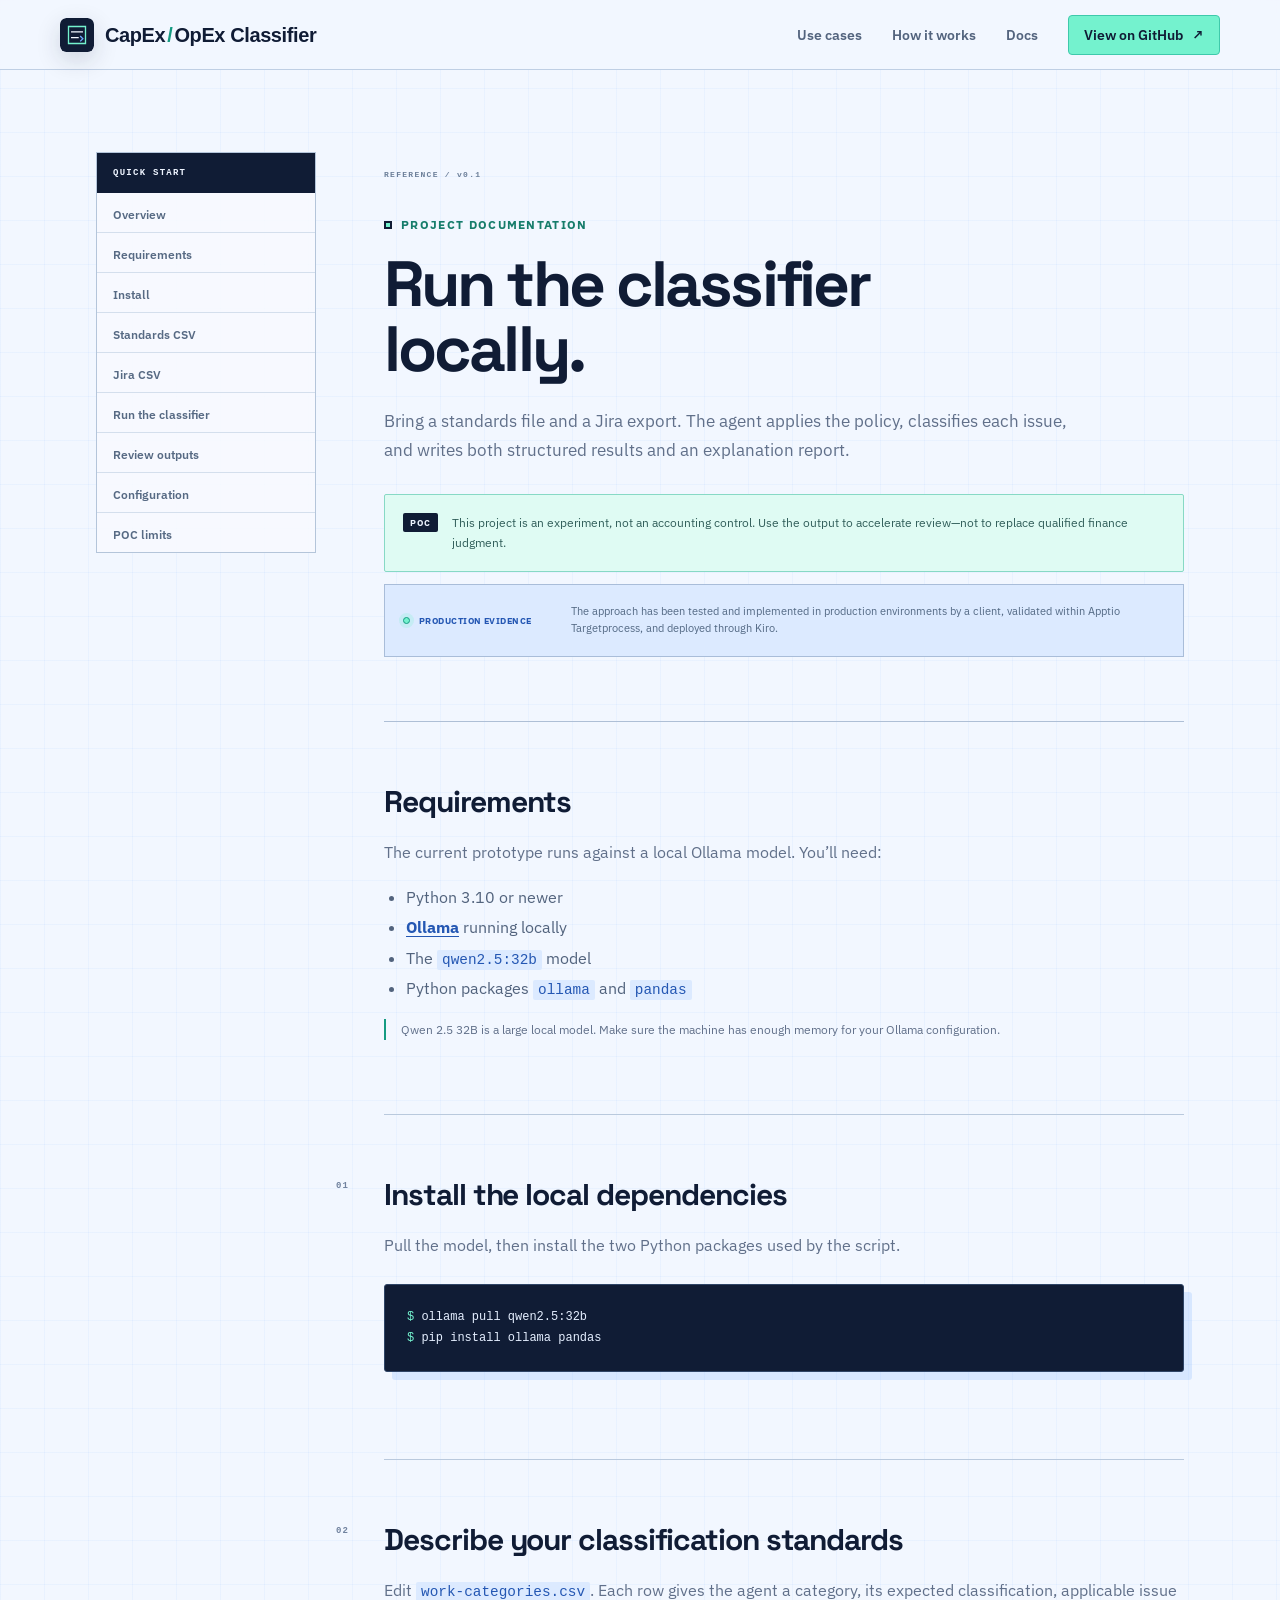
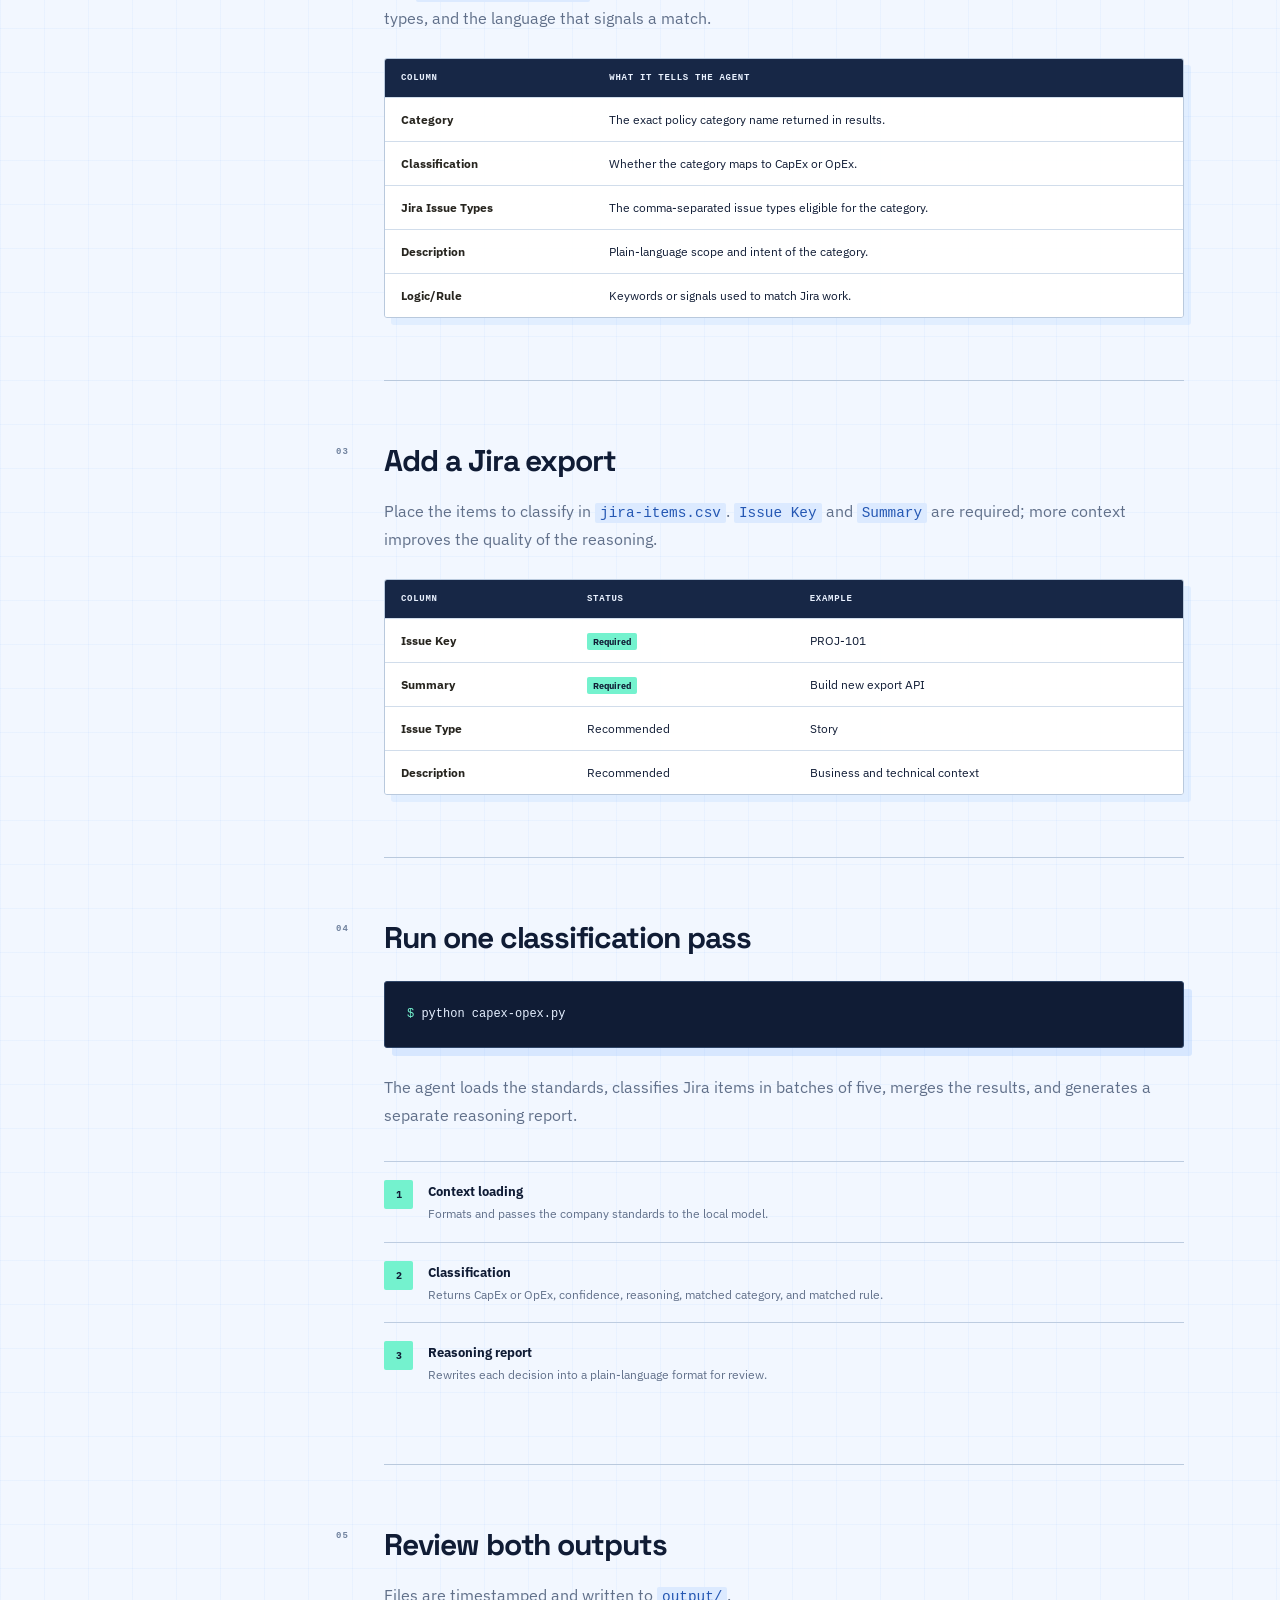
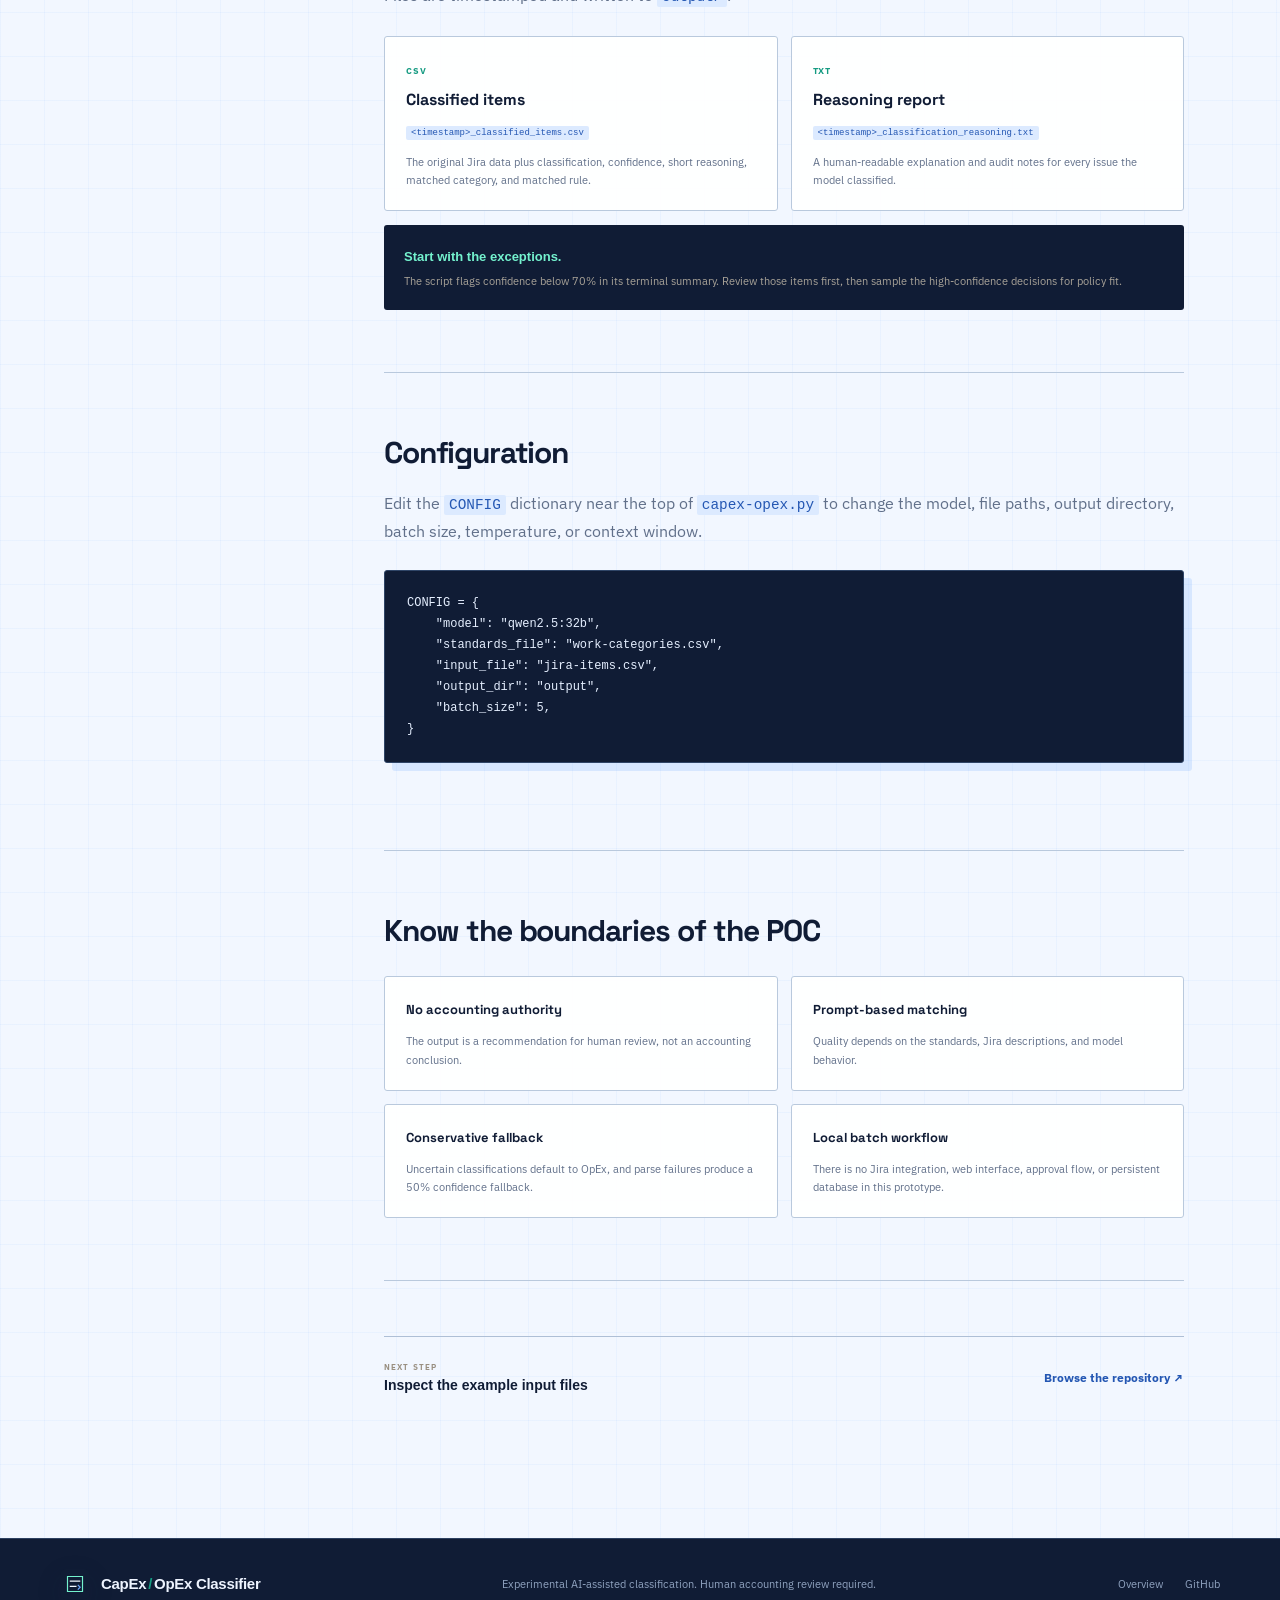
==== commit 977de41b: "Redesign classifier site visual system" ====
--- a/docs/guide.html
+++ b/docs/guide.html
@@ -3,18 +3,18 @@
   <head>
     <meta charset="utf-8">
     <meta name="viewport" content="width=device-width, initial-scale=1">
-    <meta name="theme-color" content="#10100f">
+    <meta name="theme-color" content="#101c35">
     <meta name="description" content="Set up and run the CapEx OpEx Classifier proof of concept locally.">
     <title>Quick-start guide — CapEx / OpEx Classifier</title>
     <link rel="icon" href="assets/classifier-mark.svg" type="image/svg+xml">
     <link rel="stylesheet" href="assets/site.css">
   </head>
-  <body class="guide-page">
+  <body class="guide-page visual-v2">
     <header class="site-header">
       <div class="shell header-inner">
         <a class="brand" href="index.html" aria-label="CapEx OpEx Classifier home">
           <img src="assets/classifier-mark.svg" width="34" height="34" alt="">
-          <span>CapEx<span class="slash">/</span>OpEx</span>
+          <span>CapEx<span class="slash">/</span>OpEx Classifier</span>
         </a>
         <button class="nav-toggle" type="button" aria-expanded="false" aria-controls="site-nav">
           <span class="sr-only">Toggle navigation</span>
@@ -51,6 +51,10 @@
           <div class="guide-note">
             <span>POC</span>
             <p>This project is an experiment, not an accounting control. Use the output to accelerate review—not to replace qualified finance judgment.</p>
+          </div>
+          <div class="provenance-note">
+            <span><i></i> Production evidence</span>
+            <p>The approach has been tested and implemented in production environments by a client, validated within Apptio Targetprocess, and deployed through Kiro.</p>
           </div>
         </div>
 
@@ -181,7 +185,7 @@
       <div class="shell">
         <a class="brand footer-brand" href="index.html">
           <img src="assets/classifier-mark.svg" width="30" height="30" alt="">
-          <span>CapEx<span class="slash">/</span>OpEx</span>
+          <span>CapEx<span class="slash">/</span>OpEx Classifier</span>
         </a>
         <p>Experimental AI-assisted classification. Human accounting review required.</p>
         <div><a href="index.html">Overview</a><a href="https://github.com/SantiaGoMode/capex_opex_classifier">GitHub</a></div>
--- a/docs/assets/site.css
+++ b/docs/assets/site.css
@@ -1,4 +1,4 @@
-@import url("https://fonts.googleapis.com/css2?family=DM+Sans:wght@400;500;600;700&family=Manrope:wght@500;600;700;800&display=swap");
+@import url("https://fonts.googleapis.com/css2?family=IBM+Plex+Sans:wght@400;500;600;700&family=Space+Grotesk:wght@500;600;700&display=swap");
 
 :root {
   --ink: #171713;
@@ -300,3 +300,617 @@
   html { scroll-behavior: auto; }
   *, *::before, *::after { transition-duration: .01ms !important; }
 }
+
+/* Distinct finance-technology direction */
+.visual-v2 {
+  --ink: #101c35;
+  --muted: #61708a;
+  --paper: #f2f7ff;
+  --surface: #ffffff;
+  --line: #ccdaed;
+  --amber: #159b82;
+  --amber-bright: #74f2ce;
+  --amber-pale: #dffbf3;
+  --night: #101c35;
+  --night-soft: #172746;
+  --green: #74f2ce;
+  --blue: #6da8ff;
+  background:
+    linear-gradient(rgba(109, 168, 255, .07) 1px, transparent 1px),
+    linear-gradient(90deg, rgba(109, 168, 255, .07) 1px, transparent 1px),
+    var(--paper);
+  background-size: 44px 44px;
+  font-family: "IBM Plex Sans", system-ui, sans-serif;
+}
+.visual-v2 .site-header {
+  height: 70px;
+  border-bottom-color: #bfcfe4;
+  background: rgba(242, 247, 255, .92);
+  box-shadow: none;
+}
+.visual-v2 .brand { letter-spacing: -.02em; }
+.visual-v2 .brand img { border-radius: 6px; box-shadow: 0 8px 24px rgba(16, 28, 53, .16); }
+.visual-v2 .slash { color: #159b82; }
+.visual-v2 .site-nav { color: #53647e; }
+.visual-v2 .github-link {
+  color: #101c35;
+  background: #74f2ce;
+  border: 1px solid #3fc9ab;
+  border-radius: 4px;
+}
+.visual-v2 .github-link:hover { color: #101c35 !important; background: #95f8dc; }
+.visual-v2 .hero {
+  min-height: 740px;
+  grid-template-columns: 1fr 1fr;
+  gap: 72px;
+  padding-block: 88px 100px;
+}
+.visual-v2 .hero::before {
+  content: "01 / CLASSIFICATION";
+  position: absolute;
+  top: 32px;
+  left: 0;
+  color: #8091aa;
+  font: 700 9px ui-monospace, SFMono-Regular, Menlo, monospace;
+  letter-spacing: .16em;
+}
+.visual-v2 .hero-glow {
+  left: auto;
+  right: -180px;
+  top: -240px;
+  width: 700px;
+  height: 700px;
+  background: radial-gradient(circle, rgba(109, 168, 255, .22), transparent 66%);
+}
+.visual-v2 .eyebrow { color: #157c6b; letter-spacing: .11em; }
+.visual-v2 .eyebrow > span { width: 8px; height: 8px; background: #74f2ce; border: 2px solid #101c35; }
+.visual-v2 .hero h1 {
+  max-width: 580px;
+  font-size: clamp(54px, 5.4vw, 78px);
+  line-height: .96;
+}
+.visual-v2 .hero h1 em {
+  color: #3769c7;
+  text-decoration: underline;
+  text-decoration-color: #74f2ce;
+  text-decoration-thickness: .12em;
+  text-underline-offset: .12em;
+}
+.visual-v2 .button { border-radius: 4px; }
+.visual-v2 .button-primary {
+  color: #101c35;
+  background: #74f2ce;
+  border: 1px solid #3fc9ab;
+  box-shadow: 7px 7px 0 #101c35;
+}
+.visual-v2 .button-primary:hover { box-shadow: 4px 4px 0 #101c35; }
+.visual-v2 .button-secondary {
+  color: #101c35;
+  background: transparent;
+  border-color: #9aacc4;
+  box-shadow: none;
+}
+.visual-v2 .hero-proof div { border-color: #b9c9dd; }
+.visual-v2 .hero-proof strong { color: #101c35; }
+.visual-v2 .hero-proof span { color: #687994; }
+.visual-v2 .classifier-window {
+  display: grid;
+  grid-template-columns: 48px 1fr;
+  overflow: visible;
+  color: #e8f1ff;
+  background: #101c35;
+  border: 1px solid #101c35;
+  border-radius: 4px;
+  box-shadow: 16px 16px 0 rgba(109, 168, 255, .28);
+  transform: none;
+}
+.visual-v2 .data-rail {
+  grid-row: 1 / span 2;
+  padding: 18px 0;
+  display: flex;
+  align-items: center;
+  gap: 18px;
+  flex-direction: column;
+  color: #7890b2;
+  background: #0b152b;
+  border-right: 1px solid #304261;
+}
+.visual-v2 .data-rail span {
+  margin-block: 30px 38px;
+  font: 700 8px ui-monospace, SFMono-Regular, Menlo, monospace;
+  letter-spacing: .16em;
+  writing-mode: vertical-rl;
+  transform: rotate(180deg);
+}
+.visual-v2 .data-rail i { color: #5f7495; font: 700 8px ui-monospace, SFMono-Regular, Menlo, monospace; font-style: normal; }
+.visual-v2 .window-bar {
+  color: #91a5c4;
+  background: #172746;
+  border-color: #304261;
+}
+.visual-v2 .traffic i { border-radius: 1px; background: #536783; }
+.visual-v2 .traffic i:first-child { background: #ff7a90; }
+.visual-v2 .traffic i:nth-child(2) { background: #6da8ff; }
+.visual-v2 .traffic i:nth-child(3) { background: #74f2ce; }
+.visual-v2 .run-heading { border-color: #2f4261; }
+.visual-v2 .run-heading small { color: #74f2ce; }
+.visual-v2 .classification-list article { border-color: #2a3d5d; }
+.visual-v2 .issue-icon {
+  color: #74f2ce;
+  background: transparent;
+  border-color: #46607f;
+  border-radius: 2px;
+}
+.visual-v2 .classification-list .capex { color: #b7d1ff; background: #1d3a69; border-color: #3e659d; border-radius: 2px; }
+.visual-v2 .classification-list .opex { color: #ffbec9; background: #4b2839; border-color: #7f435b; border-radius: 2px; }
+.visual-v2 .float-card { border-color: #b9c9dd; border-radius: 3px; box-shadow: 8px 8px 0 rgba(16, 28, 53, .12); }
+.visual-v2 .mini-icon, .visual-v2 .model-glyph { color: #101c35; background: #dffbf3; border-radius: 2px; }
+.visual-v2 .bridge-strip { background: #101c35; border: 0; }
+.visual-v2 .bridge-strip span, .visual-v2 .bridge-strip div div { color: #90a4c3; }
+.visual-v2 .bridge-strip strong { color: #f2f7ff; }
+.visual-v2 .bridge-strip i { color: #74f2ce; }
+.visual-v2 .production-proof {
+  padding: 32px 0;
+  background: #ffffff;
+  border-bottom: 1px solid #b9c9dd;
+}
+.visual-v2 .production-proof .shell {
+  display: grid;
+  grid-template-columns: 130px 1fr auto;
+  align-items: center;
+  gap: 34px;
+}
+.visual-v2 .proof-index {
+  color: #6f829e;
+  font: 700 8px ui-monospace, SFMono-Regular, Menlo, monospace;
+  letter-spacing: .14em;
+}
+.visual-v2 .production-proof div div {
+  padding-left: 28px;
+  border-left: 1px solid #b9c9dd;
+}
+.visual-v2 .production-proof strong {
+  display: block;
+  margin-bottom: 5px;
+  color: #101c35;
+  font: 700 14px "Space Grotesk", sans-serif;
+}
+.visual-v2 .production-proof p {
+  max-width: 720px;
+  margin: 0;
+  color: #63758f;
+  font-size: 12px;
+  line-height: 1.6;
+}
+.visual-v2 .proof-status {
+  display: inline-flex;
+  align-items: center;
+  gap: 8px;
+  color: #157c6b;
+  font-size: 10px;
+  font-weight: 700;
+  white-space: nowrap;
+}
+.visual-v2 .proof-status i,
+.visual-v2 .provenance-note span i {
+  width: 7px;
+  height: 7px;
+  background: #74f2ce;
+  border: 1px solid #159b82;
+  border-radius: 50%;
+  box-shadow: 0 0 0 4px rgba(116, 242, 206, .22);
+}
+
+.visual-v2 .section { padding-block: 120px; }
+.visual-v2 .section-heading {
+  grid-template-columns: 1.15fr .85fr;
+  padding-bottom: 32px;
+  border-bottom: 1px solid #aebfd6;
+}
+.visual-v2 .section-heading h2 {
+  color: #101c35;
+  font-family: "Space Grotesk", sans-serif;
+  letter-spacing: -.045em;
+}
+.visual-v2 .section-heading > p { color: #5e6f89; }
+.visual-v2 .use-case-grid {
+  grid-template-columns: repeat(12, 1fr);
+  gap: 12px;
+}
+.visual-v2 .use-case {
+  min-height: 290px;
+  grid-column: span 4;
+  padding: 28px;
+  background: rgba(255, 255, 255, .9);
+  border: 1px solid #b9c9dd;
+  border-radius: 3px;
+  box-shadow: none;
+}
+.visual-v2 .use-case:hover {
+  transform: translateY(-3px);
+  border-color: #6da8ff;
+  box-shadow: 8px 8px 0 rgba(109, 168, 255, .18);
+}
+.visual-v2 .use-case.featured {
+  min-height: 360px;
+  grid-column: span 7;
+  grid-row: auto;
+  display: grid;
+  grid-template-columns: 1fr 220px;
+  column-gap: 38px;
+  background: #101c35;
+  border-color: #101c35;
+}
+.visual-v2 .use-case:nth-child(2) {
+  grid-column: span 5;
+  color: #101c35;
+  background: #74f2ce;
+  border-color: #3fc9ab;
+}
+.visual-v2 .use-case:nth-child(3) { grid-column: span 4; }
+.visual-v2 .use-case:nth-child(4) {
+  grid-column: span 4;
+  background: #dceaff;
+}
+.visual-v2 .use-case:nth-child(5) {
+  grid-column: span 4;
+  color: #eef4ff;
+  background: #3769c7;
+  border-color: #3769c7;
+}
+.visual-v2 .use-number {
+  top: 22px;
+  right: 22px;
+  color: #71839e;
+  font-family: ui-monospace, SFMono-Regular, Menlo, monospace;
+}
+.visual-v2 .use-case.featured .use-number { color: #607797; }
+.visual-v2 .use-icon {
+  color: #101c35;
+  background: #74f2ce;
+  border: 0;
+  border-radius: 2px;
+  font-family: ui-monospace, SFMono-Regular, Menlo, monospace;
+}
+.visual-v2 .use-case:nth-child(2) .use-icon { color: #74f2ce; background: #101c35; }
+.visual-v2 .use-case:nth-child(5) .use-icon { color: #101c35; background: #eef4ff; }
+.visual-v2 .use-case h3 {
+  font-family: "Space Grotesk", sans-serif;
+  letter-spacing: -.025em;
+}
+.visual-v2 .use-case.featured h3,
+.visual-v2 .use-case.featured p { grid-column: 1; color: #f2f7ff; }
+.visual-v2 .use-case.featured p { color: #9fb0ca; }
+.visual-v2 .use-case:nth-child(5) p { color: #ceddF7; }
+.visual-v2 .use-case > a { color: #2457b3; }
+.visual-v2 .use-case:nth-child(2) > a { color: #101c35; }
+.visual-v2 .use-case:nth-child(5) > a { color: #74f2ce; }
+.visual-v2 .mini-report {
+  grid-column: 2;
+  grid-row: 1 / span 4;
+  margin: 0;
+  align-self: stretch;
+  padding: 22px;
+  background: #172746;
+  border: 1px solid #354c70;
+  border-radius: 2px;
+}
+.visual-v2 .mini-report div { margin-bottom: 22px; }
+.visual-v2 .mini-report span { color: #a8b8d0; }
+.visual-v2 .mini-report strong { color: #f2f7ff; }
+.visual-v2 .mini-report .bar { background: #2d4162; border-radius: 0; }
+.visual-v2 .bar::after { border-radius: 0; }
+.visual-v2 .capex-bar::after { background: #6da8ff; }
+.visual-v2 .opex-bar::after { background: #ff7a90; }
+.visual-v2 .mini-report small { color: #8194b1; }
+
+.visual-v2 .workflow-section {
+  padding: 110px 0 120px;
+  color: #101c35;
+  background: #dceaff;
+  border-block: 1px solid #a9bdd9;
+}
+.visual-v2 .workflow-section::before {
+  opacity: .22;
+  background-image: linear-gradient(90deg, #8fadd5 1px, transparent 1px);
+  background-size: 25% 100%;
+}
+.visual-v2 .workflow-section .shell {
+  display: block;
+}
+.visual-v2 .workflow-copy {
+  max-width: 760px;
+  margin-bottom: 54px;
+}
+.visual-v2 .eyebrow.light { color: #157c6b; }
+.visual-v2 .workflow-copy h2 {
+  color: #101c35;
+  font-family: "Space Grotesk", sans-serif;
+}
+.visual-v2 .workflow-copy p { color: #536984; }
+.visual-v2 .text-link { color: #2457b3; }
+.visual-v2 .workflow-list {
+  display: grid;
+  grid-template-columns: repeat(4, 1fr);
+  gap: 1px;
+  padding: 0;
+  background: #9eb4d1;
+  border: 1px solid #9eb4d1;
+  border-radius: 3px;
+  box-shadow: 12px 12px 0 rgba(55, 105, 199, .14);
+}
+.visual-v2 .workflow-list li {
+  min-height: 220px;
+  padding: 28px 22px;
+  display: flex;
+  align-items: flex-start;
+  flex-direction: column;
+  background: #f5f9ff;
+  border: 0;
+}
+.visual-v2 .workflow-list li > span {
+  color: #101c35;
+  background: #74f2ce;
+  border: 0;
+  border-radius: 2px;
+}
+.visual-v2 .workflow-list div { margin-top: 48px; }
+.visual-v2 .workflow-list strong {
+  color: #101c35;
+  font: 700 14px "Space Grotesk", sans-serif;
+}
+.visual-v2 .workflow-list small { margin-top: 8px; color: #667994; font-size: 10px; }
+.visual-v2 .workflow-list em {
+  margin: auto 0 0;
+  color: #3769c7;
+  font-family: ui-monospace, SFMono-Regular, Menlo, monospace;
+}
+.visual-v2 .article-section { padding-block: 120px; }
+.visual-v2 .article-card {
+  min-height: 380px;
+  padding: clamp(38px, 6vw, 72px);
+  align-items: center;
+  color: #eef4ff;
+  background:
+    repeating-linear-gradient(135deg, transparent 0 22px, rgba(116, 242, 206, .06) 22px 23px),
+    #3769c7;
+  border: 0;
+  border-radius: 3px;
+  box-shadow: 14px 14px 0 #b6cef4;
+}
+.visual-v2 .article-card::before {
+  content: "FIELD NOTE / 01";
+  position: absolute;
+  top: 28px;
+  left: 34px;
+  color: #a8c7ff;
+  font: 700 8px ui-monospace, SFMono-Regular, Menlo, monospace;
+  letter-spacing: .16em;
+}
+.visual-v2 .article-card::after {
+  top: -85px;
+  right: 40px;
+  color: rgba(116, 242, 206, .13);
+}
+.visual-v2 .article-card .eyebrow { color: #74f2ce; }
+.visual-v2 .article-card .eyebrow > span { border-color: #eef4ff; }
+.visual-v2 blockquote {
+  font-family: "Space Grotesk", sans-serif;
+  letter-spacing: -.045em;
+}
+.visual-v2 .article-card p { color: #c8d9f6; }
+.visual-v2 .article-card .button-primary {
+  color: #101c35;
+  border-color: #74f2ce;
+  box-shadow: 7px 7px 0 #101c35;
+}
+.visual-v2 .cta-section {
+  color: #101c35;
+  background: #74f2ce;
+  border-top: 1px solid #3fc9ab;
+}
+.visual-v2 .cta h2 { font-family: "Space Grotesk", sans-serif; }
+.visual-v2 .cta .eyebrow.light { color: #101c35; }
+.visual-v2 .cta .eyebrow > span { background: #101c35; border: 0; }
+.visual-v2 .cta > div:last-child > p { color: #315e5a; }
+.visual-v2 .cta .button-primary {
+  color: #eef4ff;
+  background: #101c35;
+  border-color: #101c35;
+  box-shadow: 7px 7px 0 #3769c7;
+}
+.visual-v2 .button-dark {
+  color: #101c35;
+  background: transparent;
+  border-color: #284d4a;
+}
+.visual-v2 footer {
+  color: #90a3c0;
+  background: #101c35;
+  border-color: #2d4161;
+}
+.visual-v2 .footer-brand { color: #eef4ff; }
+
+.visual-v2 .guide-shell {
+  grid-template-columns: 220px minmax(0, 800px);
+  gap: 68px;
+  padding-block: 82px 120px;
+}
+.visual-v2 .guide-nav {
+  top: 26px;
+  padding: 0;
+  border: 1px solid #b4c5da;
+  background: rgba(247, 250, 255, .88);
+}
+.visual-v2 .guide-nav strong {
+  margin: 0;
+  padding: 15px 16px;
+  color: #eef4ff;
+  background: #101c35;
+  font-family: ui-monospace, SFMono-Regular, Menlo, monospace;
+}
+.visual-v2 .guide-nav a {
+  padding: 10px 16px;
+  color: #576a84;
+  border-bottom: 1px solid #d4dfed;
+  border-radius: 0;
+}
+.visual-v2 .guide-nav a:last-child { border: 0; }
+.visual-v2 .guide-nav a:hover {
+  color: #101c35;
+  background: #dffbf3;
+}
+.visual-v2 .guide-hero {
+  padding: 18px 0 64px;
+  border-color: #aebfd6;
+}
+.visual-v2 .guide-hero::before {
+  content: "REFERENCE / v0.1";
+  display: block;
+  margin-bottom: 38px;
+  color: #6c7f99;
+  font: 700 8px ui-monospace, SFMono-Regular, Menlo, monospace;
+  letter-spacing: .16em;
+}
+.visual-v2 .guide-hero h1 {
+  max-width: 640px;
+  color: #101c35;
+  font-family: "Space Grotesk", sans-serif;
+  letter-spacing: -.045em;
+}
+.visual-v2 .guide-note {
+  padding: 18px;
+  background: #dffbf3;
+  border-color: #87d9c5;
+  border-radius: 2px;
+}
+.visual-v2 .guide-note > span {
+  color: #eef4ff;
+  background: #101c35;
+  border-radius: 2px;
+}
+.visual-v2 .guide-note p { color: #315e5a; }
+.visual-v2 .provenance-note {
+  margin-top: 12px;
+  padding: 18px;
+  display: grid;
+  grid-template-columns: 150px 1fr;
+  gap: 18px;
+  background: #dceaff;
+  border: 1px solid #a9bdd9;
+}
+.visual-v2 .provenance-note span {
+  display: flex;
+  align-items: center;
+  gap: 9px;
+  color: #2457b3;
+  font-size: 9px;
+  font-weight: 800;
+  letter-spacing: .05em;
+  text-transform: uppercase;
+}
+.visual-v2 .provenance-note p {
+  margin: 0;
+  color: #536984;
+  font-size: 11px;
+  line-height: 1.6;
+}
+.visual-v2 .guide-content section {
+  border-color: #b9c9dd;
+}
+.visual-v2 .guide-content section h2 {
+  color: #101c35;
+  font-family: "Space Grotesk", sans-serif;
+  letter-spacing: -.035em;
+}
+.visual-v2 .guide-content section a { color: #2457b3; }
+.visual-v2 .guide-content ul { color: #52637d; }
+.visual-v2 .guide-content code {
+  color: #2457b3;
+  background: #dceaff;
+  border-radius: 2px;
+}
+.visual-v2 .guide-content pre {
+  color: #e5efff;
+  background: #101c35;
+  border-color: #2f4567;
+  border-radius: 3px;
+  box-shadow: 8px 8px 0 rgba(109, 168, 255, .2);
+}
+.visual-v2 .guide-content pre code { color: inherit; background: none; }
+.visual-v2 .prompt { color: #74f2ce; }
+.visual-v2 .quiet { border-color: #159b82; }
+.visual-v2 .section-label { color: #71839f; font-family: ui-monospace, SFMono-Regular, Menlo, monospace; }
+.visual-v2 .table-wrap {
+  border-color: #b9c9dd;
+  border-radius: 3px;
+  box-shadow: 7px 7px 0 rgba(109, 168, 255, .12);
+}
+.visual-v2 table { background: rgba(255, 255, 255, .95); }
+.visual-v2 th, .visual-v2 td { border-color: #d1ddeb; }
+.visual-v2 th {
+  color: #eaf2ff;
+  background: #172746;
+  font-family: ui-monospace, SFMono-Regular, Menlo, monospace;
+}
+.visual-v2 .required {
+  color: #101c35;
+  background: #74f2ce;
+  border-radius: 2px;
+}
+.visual-v2 .phase-list li { border-color: #bdcce0; }
+.visual-v2 .phase-list li > span {
+  color: #101c35;
+  background: #74f2ce;
+  border-radius: 2px;
+}
+.visual-v2 .output-grid article,
+.visual-v2 .limits-grid div {
+  background: rgba(255, 255, 255, .92);
+  border-color: #b9c9dd;
+  border-radius: 3px;
+}
+.visual-v2 .output-grid article > span { color: #159b82; }
+.visual-v2 .output-grid h3,
+.visual-v2 .limits-grid strong { font-family: "Space Grotesk", sans-serif; }
+.visual-v2 .review-callout {
+  color: #e7f0ff;
+  background: #101c35;
+  border-radius: 3px;
+}
+.visual-v2 .review-callout strong { color: #74f2ce; }
+.visual-v2 .guide-next { border-color: #aebfd6; }
+.visual-v2 .guide-next > a { color: #2457b3; }
+
+@media (max-width: 980px) {
+  .visual-v2 .hero { grid-template-columns: 1fr; }
+  .visual-v2 .use-case.featured { grid-column: span 12; }
+  .visual-v2 .use-case:nth-child(n+2) { grid-column: span 6; }
+  .visual-v2 .workflow-list { grid-template-columns: repeat(2, 1fr); }
+  .visual-v2 .guide-shell { grid-template-columns: 180px minmax(0, 1fr); gap: 38px; }
+  .visual-v2 .production-proof .shell { grid-template-columns: 110px 1fr; }
+  .visual-v2 .proof-status { grid-column: 2; }
+}
+
+@media (max-width: 720px) {
+  .visual-v2 .site-header { height: 68px; }
+  .visual-v2 .site-nav { background: rgba(242, 247, 255, .98); border-color: #b9c9dd; }
+  .visual-v2 .hero { padding-top: 72px; }
+  .visual-v2 .hero::before { top: 25px; }
+  .visual-v2 .hero h1 { font-size: clamp(44px, 13vw, 61px); }
+  .visual-v2 .classifier-window { grid-template-columns: 34px 1fr; box-shadow: 8px 8px 0 rgba(109, 168, 255, .28); }
+  .visual-v2 .data-rail { gap: 13px; }
+  .visual-v2 .data-rail span { margin-block: 24px 28px; }
+  .visual-v2 .use-case-grid { display: grid; grid-template-columns: 1fr; }
+  .visual-v2 .use-case.featured,
+  .visual-v2 .use-case:nth-child(n+2) { grid-column: 1; }
+  .visual-v2 .use-case.featured { min-height: 0; display: flex; }
+  .visual-v2 .mini-report { margin-top: 30px; }
+  .visual-v2 .workflow-list { grid-template-columns: 1fr; }
+  .visual-v2 .workflow-list li { min-height: 190px; }
+  .visual-v2 .article-card { box-shadow: 8px 8px 0 #b6cef4; }
+  .visual-v2 .guide-shell { display: block; }
+  .visual-v2 .production-proof .shell { display: block; }
+  .visual-v2 .production-proof div div { margin: 14px 0 18px; padding: 0; border: 0; }
+  .visual-v2 .provenance-note { grid-template-columns: 1fr; }
+}
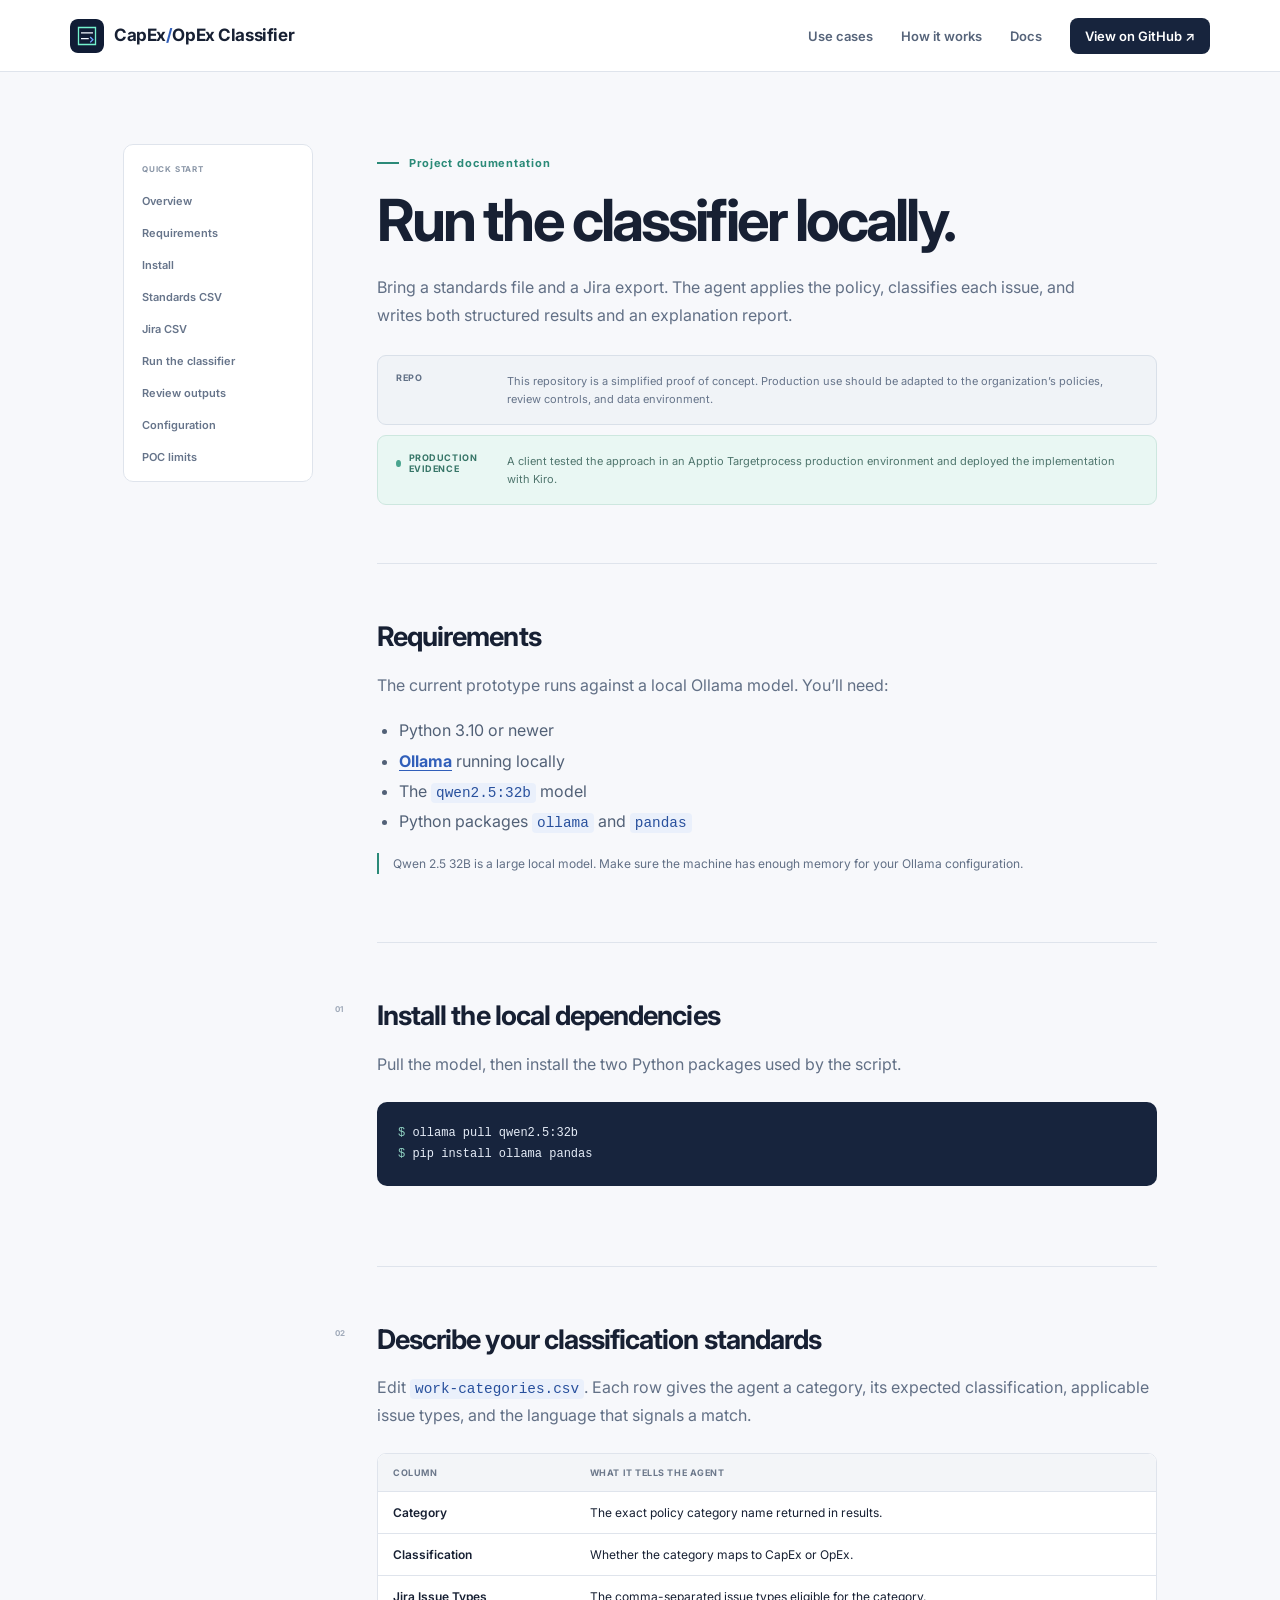
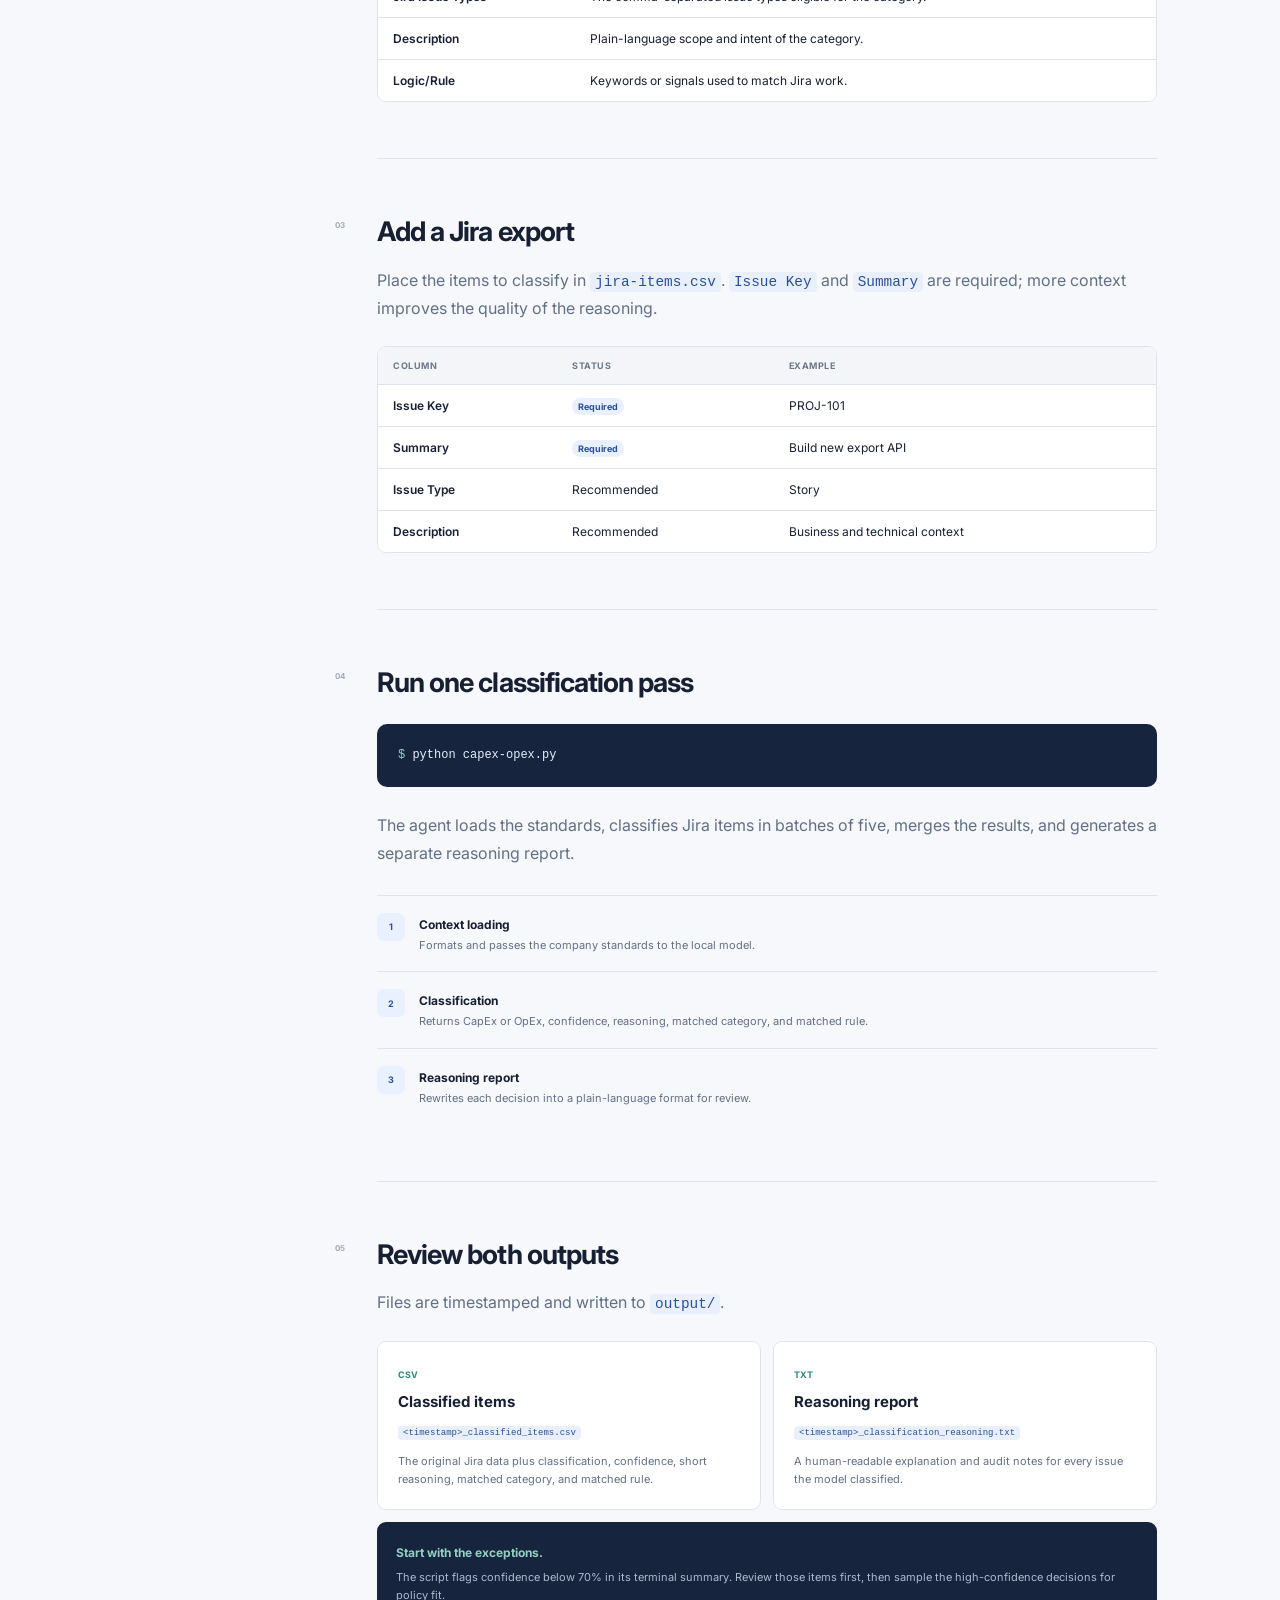
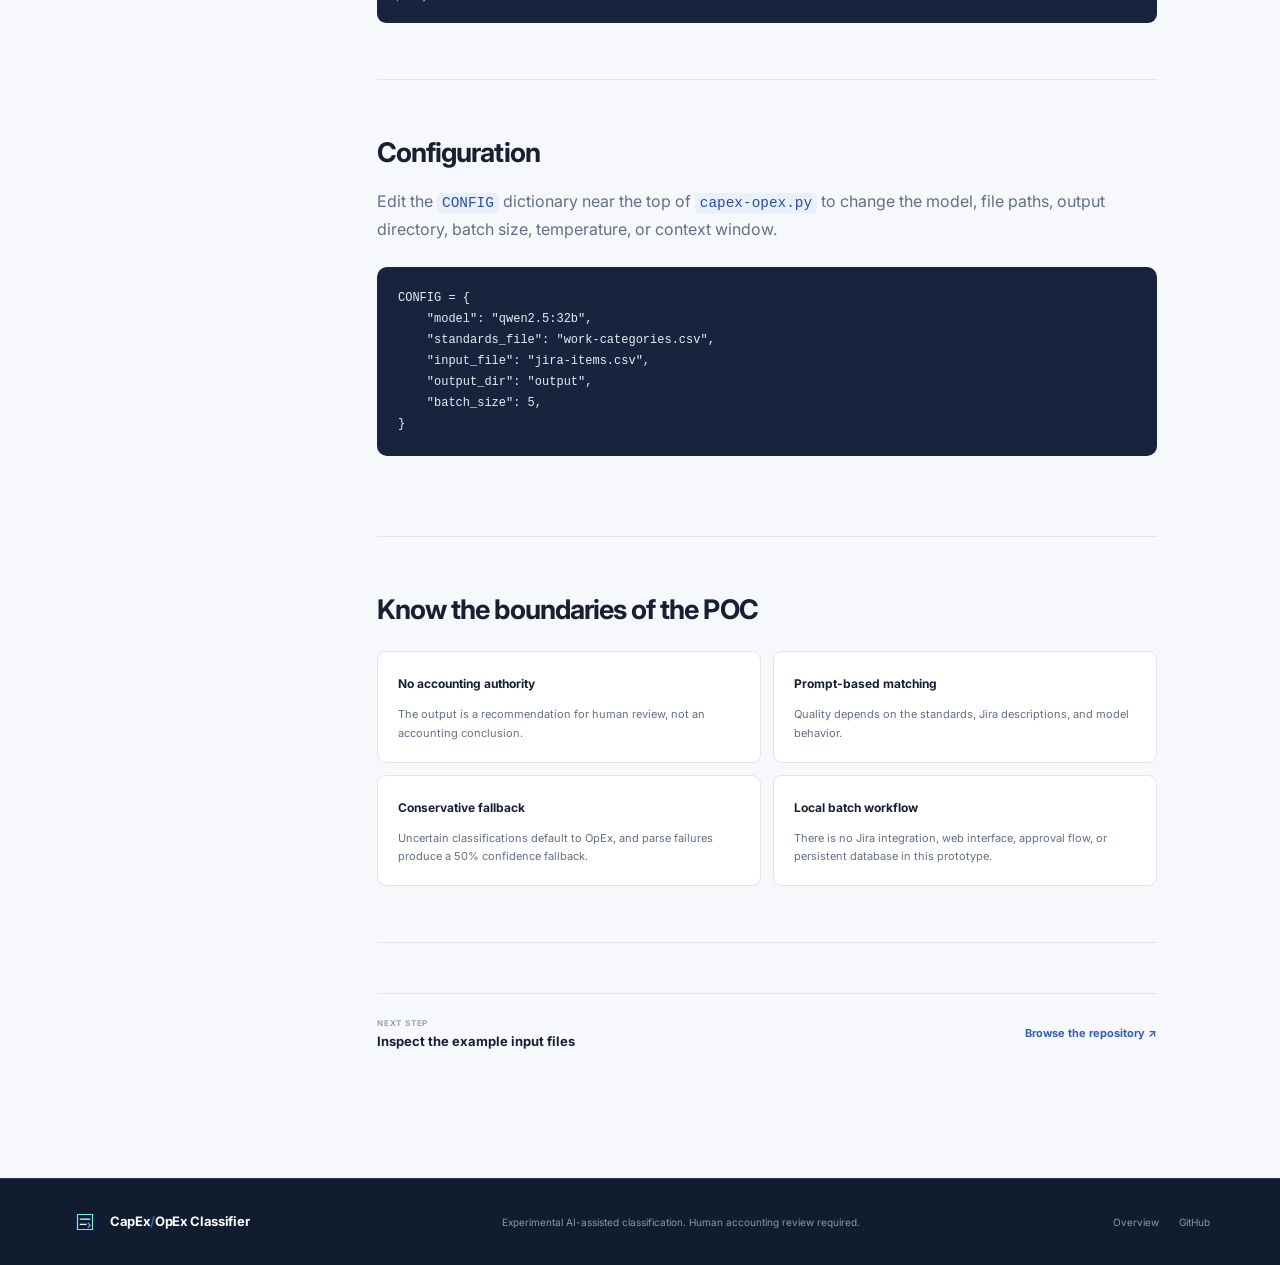
==== commit e2097deb: "Simplify site design and copy" ====
--- a/docs/guide.html
+++ b/docs/guide.html
@@ -49,12 +49,12 @@
           <h1>Run the classifier locally.</h1>
           <p>Bring a standards file and a Jira export. The agent applies the policy, classifies each issue, and writes both structured results and an explanation report.</p>
           <div class="guide-note">
-            <span>POC</span>
-            <p>This project is an experiment, not an accounting control. Use the output to accelerate review—not to replace qualified finance judgment.</p>
+            <span>REPO</span>
+            <p>This repository is a simplified proof of concept. Production use should be adapted to the organization’s policies, review controls, and data environment.</p>
           </div>
           <div class="provenance-note">
             <span><i></i> Production evidence</span>
-            <p>The approach has been tested and implemented in production environments by a client, validated within Apptio Targetprocess, and deployed through Kiro.</p>
+            <p>A client tested the approach in an Apptio Targetprocess production environment and deployed the implementation with Kiro.</p>
           </div>
         </div>
 
--- a/docs/assets/site.css
+++ b/docs/assets/site.css
@@ -1,916 +1,598 @@
-@import url("https://fonts.googleapis.com/css2?family=IBM+Plex+Sans:wght@400;500;600;700&family=Space+Grotesk:wght@500;600;700&display=swap");
+@import url("https://fonts.googleapis.com/css2?family=Inter:wght@400;500;600;700&display=swap");
 
 :root {
-  --ink: #171713;
-  --muted: #6e6a60;
-  --paper: #fbfaf6;
-  --surface: #fff;
-  --line: #e7e2d7;
-  --amber: #f2ae24;
-  --amber-bright: #ffc74e;
-  --amber-pale: #fff2cb;
-  --night: #10100f;
-  --night-soft: #191815;
-  --green: #5bd287;
-  --blue: #8fbee8;
-  --shell: min(1160px, calc(100vw - 48px));
-  --shadow: 0 28px 76px rgba(53, 42, 18, .13);
+  --clean-ink: #172033;
+  --clean-muted: #627086;
+  --clean-bg: #f7f8fb;
+  --clean-surface: #ffffff;
+  --clean-line: #dfe4ec;
+  --clean-blue: #315fba;
+  --clean-blue-soft: #edf3ff;
+  --clean-teal: #2b8a78;
+  --clean-teal-soft: #e9f7f3;
+  --clean-navy: #17243d;
+  --shell: min(1140px, calc(100vw - 48px));
 }
 
 * { box-sizing: border-box; }
 html { scroll-behavior: smooth; }
-body {
+body.visual-v2 {
   margin: 0;
-  color: var(--ink);
-  background: var(--paper);
-  font-family: "DM Sans", system-ui, sans-serif;
+  color: var(--clean-ink);
+  background: var(--clean-bg);
+  background-image: none;
+  font-family: "Inter", system-ui, sans-serif;
   -webkit-font-smoothing: antialiased;
 }
+
 a { color: inherit; text-decoration: none; }
 img { display: block; max-width: 100%; }
 button { font: inherit; }
 .shell { width: var(--shell); margin-inline: auto; }
 .sr-only { position: absolute; width: 1px; height: 1px; overflow: hidden; clip: rect(0, 0, 0, 0); }
 
-.site-header {
+.visual-v2 .site-header {
   position: relative;
-  z-index: 30;
-  height: 76px;
-  border-bottom: 1px solid rgba(63, 48, 22, .09);
-  background: rgba(251, 250, 246, .88);
-  backdrop-filter: blur(18px);
-}
-.header-inner { height: 100%; display: flex; align-items: center; justify-content: space-between; }
-.brand { display: inline-flex; align-items: center; gap: 11px; font: 800 20px/1 "Manrope", sans-serif; letter-spacing: -.045em; }
-.brand img { border-radius: 9px; box-shadow: 0 6px 16px rgba(89, 61, 8, .18); }
-.slash { margin-inline: 2px; color: #b27405; }
-.site-nav { display: flex; align-items: center; gap: 30px; color: #565147; font-size: 14px; font-weight: 600; }
-.site-nav > a:hover { color: var(--ink); }
-.github-link { display: inline-flex; align-items: center; gap: 9px; padding: 10px 15px; color: #fff; background: var(--night); border-radius: 9px; }
-.github-link:hover { color: #fff !important; background: #2a2925; }
-.nav-toggle { display: none; border: 0; background: none; padding: 8px; }
-.nav-toggle span:not(.sr-only) { display: block; width: 22px; height: 2px; margin: 5px; background: var(--ink); }
-
-.hero {
-  min-height: 700px;
-  display: grid;
-  grid-template-columns: .92fr 1.08fr;
-  align-items: center;
-  gap: 58px;
+  z-index: 20;
+  height: 72px;
+  background: rgba(255, 255, 255, .94);
+  border-bottom: 1px solid var(--clean-line);
+  box-shadow: none;
+}
+
+.visual-v2 .header-inner { height: 100%; display: flex; align-items: center; justify-content: space-between; }
+.visual-v2 .brand {
+  display: inline-flex;
+  align-items: center;
+  gap: 10px;
+  color: var(--clean-ink);
+  font: 700 17px/1 "Inter", sans-serif;
+  letter-spacing: -.025em;
+}
+
+.visual-v2 .brand img {
+  border-radius: 8px;
+  box-shadow: none;
+}
+
+.visual-v2 .slash { color: var(--clean-blue); }
+.visual-v2 .site-nav { display: flex; align-items: center; gap: 28px; color: #56647a; font-size: 13px; font-weight: 600; }
+.visual-v2 .site-nav > a:hover { color: var(--clean-ink); }
+
+.visual-v2 .github-link {
+  padding: 10px 15px;
+  color: #fff;
+  background: var(--clean-navy);
+  border: 0;
+  border-radius: 8px;
+}
+
+.visual-v2 .github-link:hover {
+  color: #fff !important;
+  background: #243451;
+}
+
+.visual-v2 .nav-toggle { display: none; border: 0; background: none; padding: 8px; }
+.visual-v2 .nav-toggle span:not(.sr-only) { display: block; width: 22px; height: 2px; margin: 5px; background: var(--clean-ink); }
+
+.visual-v2 .hero {
+  display: grid;
+  align-items: center;
   position: relative;
-  padding-block: 76px 90px;
-}
-.hero-glow {
-  position: absolute;
-  left: -300px;
-  top: -280px;
-  width: 760px;
-  height: 760px;
-  background: radial-gradient(circle, rgba(255, 198, 72, .2), transparent 69%);
-  pointer-events: none;
-}
-.hero-copy { position: relative; z-index: 2; }
-.eyebrow { display: flex; align-items: center; gap: 9px; margin-bottom: 20px; color: #8b5b0c; font-size: 12px; font-weight: 800; letter-spacing: .14em; text-transform: uppercase; }
-.eyebrow > span { width: 23px; height: 2px; background: var(--amber); }
-.hero h1, .section h2, .workflow-copy h2, .cta h2 {
-  font-family: "Manrope", sans-serif;
-  font-weight: 800;
-  letter-spacing: -.058em;
-}
-.hero h1 { margin: 0; max-width: 600px; font-size: clamp(52px, 5.2vw, 76px); line-height: .99; }
-.hero h1 em { color: #a16004; font-style: normal; }
-.hero-copy > p { max-width: 550px; margin: 27px 0 30px; color: var(--muted); font-size: 18px; line-height: 1.65; }
-.hero-actions { display: flex; flex-wrap: wrap; gap: 12px; }
-.button { min-height: 50px; padding: 0 20px; display: inline-flex; align-items: center; justify-content: center; gap: 25px; border-radius: 10px; font-size: 14px; font-weight: 700; transition: transform .2s, box-shadow .2s, background .2s; }
-.button:hover { transform: translateY(-2px); }
-.button-primary { color: #2a1b00; background: var(--amber-bright); box-shadow: 0 12px 28px rgba(213, 139, 0, .2); }
-.button-secondary { background: #fff; border: 1px solid var(--line); box-shadow: 0 8px 22px rgba(50, 38, 17, .06); }
-.hero-proof { display: flex; gap: 27px; margin-top: 43px; }
-.hero-proof div { display: flex; flex-direction: column; padding-right: 27px; border-right: 1px solid var(--line); }
-.hero-proof div:last-child { padding-right: 0; border: 0; }
-.hero-proof strong { font: 800 15px "Manrope", sans-serif; }
-.hero-proof span { margin-top: 3px; color: #8b857a; font-size: 11px; }
-
-.hero-visual { min-width: 0; position: relative; }
-.classifier-window { overflow: hidden; color: #eeeae1; background: #131311; border: 1px solid #35322b; border-radius: 16px; box-shadow: 0 40px 100px rgba(38, 27, 10, .25), 0 0 0 8px rgba(255, 255, 255, .52); transform: perspective(1300px) rotateY(-3deg) rotateX(1deg); }
-.window-bar { height: 43px; padding: 0 15px; display: grid; grid-template-columns: 1fr auto 1fr; align-items: center; color: #938f86; background: #1b1a17; border-bottom: 1px solid #2c2a25; font-size: 10px; }
-.traffic { display: flex; gap: 6px; }
-.traffic i { width: 8px; height: 8px; border-radius: 50%; background: #514d45; }
-.traffic i:first-child { background: #cf7457; }
-.traffic i:nth-child(2) { background: #d5a844; }
-.traffic i:nth-child(3) { background: #61b87a; }
-.window-status { justify-self: end; display: flex; align-items: center; gap: 6px; }
-.window-status i { width: 5px; height: 5px; border-radius: 50%; background: var(--green); box-shadow: 0 0 8px var(--green); }
-.window-body { padding: 25px; }
-.run-heading { display: flex; align-items: end; justify-content: space-between; padding-bottom: 20px; border-bottom: 1px solid #2e2c27; }
-.run-heading div { display: flex; flex-direction: column; gap: 6px; }
-.run-heading small { color: #a27626; font-size: 9px; font-weight: 800; letter-spacing: .13em; }
-.run-heading strong { font: 700 18px "Manrope", sans-serif; }
-.run-heading > span { color: #8c877e; font-size: 10px; }
-.classification-list article { min-height: 76px; display: flex; align-items: center; gap: 12px; border-bottom: 1px solid #2b2924; }
-.issue-icon { width: 35px; height: 35px; flex: 0 0 35px; display: grid; place-items: center; color: #e2ad43; background: #302815; border: 1px solid #53421f; border-radius: 9px; font: 800 9px "Manrope", sans-serif; }
-.classification-list article > div { min-width: 0; display: flex; flex-direction: column; gap: 4px; }
-.classification-list strong { overflow: hidden; color: #e9e5dc; font-size: 11px; text-overflow: ellipsis; white-space: nowrap; }
-.classification-list small { color: #77736b; font-size: 9px; }
-.classification-list em { margin-left: auto; padding: 5px 8px; border-radius: 6px; font-size: 9px; font-style: normal; font-weight: 700; }
-.classification-list .capex { color: #79add9; background: #172637; border: 1px solid #274561; }
-.classification-list .opex { color: #d4a75a; background: #302615; border: 1px solid #52401e; }
-.confidence-row { display: flex; justify-content: space-between; padding-top: 20px; color: #89847b; font-size: 9px; }
-.confidence-row span { display: flex; align-items: center; gap: 7px; }
-.confidence-row i { width: 6px; height: 6px; border-radius: 50%; background: var(--green); }
-.confidence-row strong { color: #c5c0b7; }
-.float-card { position: absolute; z-index: 2; display: flex; align-items: center; gap: 10px; padding: 11px 14px; background: rgba(255,255,255,.97); border: 1px solid #eee7db; border-radius: 11px; box-shadow: 0 18px 40px rgba(43, 32, 15, .15); }
-.float-card div { display: flex; flex-direction: column; }
-.float-card strong { font-size: 11px; }
-.float-card small { margin-top: 2px; color: #8a8277; font-size: 9px; }
-.float-evidence { right: 12px; top: -30px; }
-.float-model { left: -28px; bottom: -28px; }
-.float-model > i { width: 6px; height: 6px; margin-left: 10px; border-radius: 50%; background: var(--green); }
-.mini-icon, .model-glyph { width: 28px; height: 28px; display: grid; place-items: center; color: #825005; background: var(--amber-pale); border-radius: 8px; font-weight: 800; }
-
-.bridge-strip { padding: 26px 0; border-block: 1px solid var(--line); background: #f4f1e9; }
-.bridge-strip .shell { display: flex; align-items: center; justify-content: space-between; }
-.bridge-strip span { color: #948d80; font-size: 11px; font-weight: 700; letter-spacing: .1em; text-transform: uppercase; }
-.bridge-strip div div { display: flex; align-items: center; gap: 25px; color: #7d786f; }
-.bridge-strip strong { font: 700 13px "Manrope", sans-serif; }
-.bridge-strip i { color: #c08c2a; font-style: normal; }
-
-.section { padding-block: 110px; }
-.section-heading { display: grid; grid-template-columns: 1fr 420px; align-items: end; gap: 80px; margin-bottom: 58px; }
-.section-heading h2, .workflow-copy h2 { margin: 0; font-size: clamp(39px, 4.5vw, 57px); line-height: 1.05; }
-.section-heading > p { margin: 0 0 7px; color: var(--muted); font-size: 16px; line-height: 1.75; }
-.use-case-grid { display: grid; grid-template-columns: repeat(3, 1fr); gap: 16px; }
-.use-case { min-height: 310px; padding: 26px; display: flex; flex-direction: column; position: relative; background: var(--surface); border: 1px solid var(--line); border-radius: 14px; transition: transform .25s, box-shadow .25s; }
-.use-case:hover { transform: translateY(-4px); box-shadow: 0 18px 45px rgba(53, 39, 17, .08); }
-.use-case.featured { grid-row: span 2; min-height: 636px; background: linear-gradient(145deg, #fffdf8, #fff7df); }
-.use-number { position: absolute; top: 27px; right: 26px; color: #aaa399; font: 600 10px "Manrope", sans-serif; letter-spacing: .15em; }
-.use-icon { width: 38px; height: 38px; display: grid; place-items: center; color: #875400; background: var(--amber-pale); border: 1px solid #f1d996; border-radius: 9px; font-weight: 800; }
-.use-case h3 { margin: 32px 0 11px; font: 800 21px/1.2 "Manrope", sans-serif; letter-spacing: -.03em; }
-.use-case p { margin: 0; color: var(--muted); font-size: 14px; line-height: 1.7; }
-.use-case > a { margin-top: auto; padding-top: 26px; color: #80500b; font-size: 12px; font-weight: 700; }
-.use-case > a span, .text-link span { margin-left: 7px; transition: margin .2s; }
-.use-case > a:hover span, .text-link:hover span { margin-left: 11px; }
-.mini-report { margin-top: auto; padding: 18px; background: rgba(255,255,255,.72); border: 1px solid #ede0be; border-radius: 12px; }
-.mini-report div { display: grid; grid-template-columns: 1fr auto; align-items: center; gap: 12px; margin-bottom: 17px; }
-.mini-report span { color: #635e54; font-size: 11px; font-weight: 600; }
-.mini-report strong { font: 800 13px "Manrope", sans-serif; }
-.mini-report .bar { grid-column: 1 / -1; height: 5px; display: block; margin-top: -5px; background: #ede7db; border-radius: 5px; overflow: hidden; }
-.bar::after { content: ""; display: block; height: 100%; border-radius: inherit; }
-.capex-bar::after { width: 58%; background: var(--blue); }
-.opex-bar::after { width: 42%; background: #dcab57; }
-.mini-report small { color: #8b8377; font-size: 9px; }
-
-.workflow-section { overflow: hidden; padding: 110px 0; color: #f7f2e8; background: var(--night); position: relative; }
-.workflow-section::before { content: ""; position: absolute; inset: 0; opacity: .18; background-image: linear-gradient(30deg,#29261e 12%,transparent 12.5%,transparent 87%,#29261e 87.5%,#29261e),linear-gradient(150deg,#29261e 12%,transparent 12.5%,transparent 87%,#29261e 87.5%,#29261e); background-size: 70px 122px; }
-.workflow-section .shell { position: relative; display: grid; grid-template-columns: .82fr 1.18fr; align-items: center; gap: 105px; }
-.eyebrow.light { color: #e5ad3e; }
-.workflow-copy h2 { color: #fff; }
-.workflow-copy p { margin: 24px 0 30px; color: #aaa396; line-height: 1.75; }
-.text-link { color: #f2b93f; font-size: 13px; font-weight: 700; }
-.workflow-list { padding: 23px; margin: 0; list-style: none; background: rgba(26,25,22,.94); border: 1px solid #38352e; border-radius: 15px; box-shadow: 0 35px 80px rgba(0,0,0,.35); }
-.workflow-list li { min-height: 78px; padding: 0 4px; display: flex; align-items: center; gap: 14px; border-bottom: 1px solid #2e2b25; }
-.workflow-list li:last-child { border: 0; }
-.workflow-list li > span { width: 31px; height: 31px; flex: 0 0 31px; display: grid; place-items: center; color: #efbc52; background: #302714; border: 1px solid #5a461f; border-radius: 8px; font: 700 9px "Manrope", sans-serif; }
-.workflow-list div { display: flex; flex-direction: column; }
-.workflow-list strong { color: #e7e2d8; font-size: 12px; }
-.workflow-list small { margin-top: 4px; color: #777168; font-size: 9px; line-height: 1.5; }
-.workflow-list em { margin-left: auto; color: #8b8377; font-size: 8px; font-style: normal; letter-spacing: .12em; }
-
-.article-section { padding-block: 110px; }
-.article-card { min-height: 330px; padding: clamp(36px, 6vw, 72px); display: flex; align-items: end; justify-content: space-between; gap: 50px; position: relative; overflow: hidden; background: #f2ede2; border: 1px solid #e0d8ca; border-radius: 20px; }
-.article-card::after { content: "“"; position: absolute; top: -70px; right: 70px; color: rgba(181,128,25,.12); font: 800 330px/1 "Manrope", sans-serif; }
-.article-card > div, .article-card > a { position: relative; z-index: 1; }
-blockquote { max-width: 730px; margin: 0 0 18px; font: 800 clamp(30px,4vw,49px)/1.08 "Manrope", sans-serif; letter-spacing: -.05em; }
-.article-card p { max-width: 640px; margin: 0; color: var(--muted); line-height: 1.7; }
-.article-card > a { flex: 0 0 auto; }
-
-.cta-section { padding: 100px 0; color: #fff; background: #1a1916; }
-.cta { display: grid; grid-template-columns: 1fr 1fr; gap: 90px; align-items: end; }
-.cta h2 { margin: 0; font-size: clamp(39px,4.5vw,57px); line-height: 1.05; }
-.cta > div:last-child > p { margin: 0 0 25px; color: #aaa59b; line-height: 1.75; }
-.button-dark { color: #fff; background: #292722; border: 1px solid #3d3931; }
-
-footer { padding: 30px 0; color: #817c73; background: #11110f; border-top: 1px solid #292722; font-size: 11px; }
-footer .shell { display: flex; align-items: center; justify-content: space-between; gap: 30px; }
-.footer-brand { color: #e8e3da; font-size: 15px; }
-footer p { margin: 0; }
-footer .shell > div { display: flex; gap: 22px; }
-footer a:hover { color: #fff; }
-
-.guide-shell { display: grid; grid-template-columns: 205px minmax(0, 780px); gap: 76px; justify-content: center; align-items: start; padding-block: 70px 110px; }
-.guide-nav { position: sticky; top: 28px; padding: 18px 0; display: flex; flex-direction: column; gap: 4px; border-top: 1px solid var(--line); }
-.guide-nav strong { margin-bottom: 8px; color: #9c701c; font-size: 9px; letter-spacing: .14em; }
-.guide-nav a { padding: 7px 9px; color: #746e63; border-radius: 6px; font-size: 12px; font-weight: 600; }
-.guide-nav a:hover { color: var(--ink); background: #f1ede4; }
-.guide-content { min-width: 0; }
-.guide-hero { padding: 14px 0 62px; border-bottom: 1px solid var(--line); }
-.guide-hero h1 { margin: 0; font: 800 clamp(43px,5vw,64px)/1.02 "Manrope",sans-serif; letter-spacing: -.055em; }
-.guide-hero > p { max-width: 700px; margin: 24px 0 28px; color: var(--muted); font-size: 17px; line-height: 1.75; }
-.guide-note { padding: 16px 18px; display: flex; align-items: flex-start; gap: 14px; background: #fff8e6; border: 1px solid #ecd99e; border-radius: 10px; }
-.guide-note > span { padding: 4px 7px; color: #704400; background: #f8d778; border-radius: 5px; font-size: 9px; font-weight: 800; letter-spacing: .1em; }
-.guide-note p { margin: 0; color: #695d48; font-size: 12px; line-height: 1.65; }
-.guide-content section { position: relative; padding: 62px 0; border-bottom: 1px solid var(--line); scroll-margin-top: 30px; }
-.guide-content section h2 { margin: 0 0 18px; font: 800 30px/1.2 "Manrope",sans-serif; letter-spacing: -.04em; }
-.guide-content section > p { color: var(--muted); line-height: 1.75; }
-.guide-content section a { color: #8a5909; font-weight: 700; text-decoration: underline; text-underline-offset: 3px; }
-.guide-content ul { padding-left: 22px; color: #4e4a42; line-height: 1.9; }
-.guide-content code { padding: 2px 5px; color: #7a4b03; background: #f1eadc; border-radius: 4px; font: 500 .9em ui-monospace,SFMono-Regular,Menlo,monospace; }
-.guide-content pre { overflow-x: auto; margin: 25px 0; padding: 22px; color: #dedad1; background: #171714; border: 1px solid #302e29; border-radius: 10px; box-shadow: 0 16px 35px rgba(41,31,13,.1); }
-.guide-content pre code { padding: 0; color: inherit; background: none; font-size: 12px; line-height: 1.75; }
-.prompt { color: #e6ac3d; }
-.quiet { padding-left: 15px; border-left: 2px solid #d7a43d; font-size: 12px; }
-.section-label { position: absolute; top: 66px; left: -48px; color: #c2baae; font: 700 9px "Manrope",sans-serif; letter-spacing: .12em; }
-.table-wrap { overflow-x: auto; margin-top: 26px; border: 1px solid var(--line); border-radius: 10px; }
-table { width: 100%; border-collapse: collapse; background: #fff; font-size: 12px; }
-th, td { padding: 14px 16px; text-align: left; border-bottom: 1px solid var(--line); }
-tr:last-child td { border: 0; }
-th { color: #857e73; background: #f4f1e9; font-size: 9px; letter-spacing: .08em; text-transform: uppercase; }
-td:first-child { color: #27251f; font-weight: 700; }
-.required { padding: 3px 6px; color: #805000; background: var(--amber-pale); border-radius: 4px; font-size: 9px; font-weight: 700; }
-.phase-list { padding: 0; margin: 32px 0 0; list-style: none; }
-.phase-list li { padding: 18px 0; display: flex; gap: 15px; border-top: 1px solid var(--line); }
-.phase-list li > span { width: 29px; height: 29px; flex: 0 0 29px; display: grid; place-items: center; color: #8a5804; background: var(--amber-pale); border-radius: 8px; font-size: 10px; font-weight: 800; }
-.phase-list strong { font-size: 13px; }
-.phase-list p { margin: 4px 0 0; color: var(--muted); font-size: 12px; line-height: 1.6; }
-.output-grid, .limits-grid { display: grid; grid-template-columns: 1fr 1fr; gap: 13px; margin-top: 27px; }
-.output-grid article, .limits-grid div { padding: 21px; background: #fff; border: 1px solid var(--line); border-radius: 11px; }
-.output-grid article > span { color: #a16a08; font-size: 9px; font-weight: 800; letter-spacing: .1em; }
-.output-grid h3 { margin: 11px 0 9px; font: 800 16px "Manrope",sans-serif; }
-.output-grid article > code { font-size: 9px; overflow-wrap: anywhere; }
-.output-grid p, .limits-grid p { margin: 14px 0 0; color: var(--muted); font-size: 11px; line-height: 1.65; }
-.review-callout { margin-top: 14px; padding: 20px; color: #ded9cf; background: #1a1916; border-radius: 10px; }
-.review-callout strong { color: #f0b949; font: 700 13px "Manrope",sans-serif; }
-.review-callout p { margin: 7px 0 0; color: #a9a398; font-size: 11px; line-height: 1.65; }
-.limits-grid strong { font: 800 13px "Manrope",sans-serif; }
-.guide-next { margin-top: 55px; padding: 25px 0; display: flex; align-items: center; justify-content: space-between; border-top: 1px solid var(--line); }
-.guide-next > div { display: flex; flex-direction: column; gap: 5px; }
-.guide-next > div span { color: #998f81; font-size: 8px; font-weight: 800; letter-spacing: .14em; }
-.guide-next strong { font: 800 14px "Manrope",sans-serif; }
-.guide-next > a { color: #80500b; font-size: 12px; font-weight: 700; }
+  min-height: 650px;
+  grid-template-columns: .96fr 1.04fr;
+  gap: 72px;
+  padding-block: 82px 92px;
+}
+
+.visual-v2 .hero::before,
+.visual-v2 .hero-glow { display: none; }
+
+.visual-v2 .eyebrow {
+  display: flex;
+  align-items: center;
+  gap: 10px;
+  margin-bottom: 20px;
+  color: var(--clean-teal);
+  font-size: 11px;
+  font-weight: 700;
+  letter-spacing: .08em;
+}
+
+.visual-v2 .eyebrow > span {
+  width: 22px;
+  height: 2px;
+  background: var(--clean-teal);
+  border: 0;
+}
+
+.visual-v2 .hero h1 {
+  margin: 0;
+  max-width: 600px;
+  color: var(--clean-ink);
+  font: 700 clamp(48px, 5vw, 68px)/1.04 "Inter", sans-serif;
+  letter-spacing: -.055em;
+}
+
+.visual-v2 .hero h1 em {
+  color: var(--clean-blue);
+  font-style: normal;
+  text-decoration: none;
+}
+
+.visual-v2 .hero-copy > p {
+  max-width: 570px;
+  margin: 26px 0 30px;
+  color: var(--clean-muted);
+  font-size: 17px;
+  line-height: 1.7;
+}
+
+.visual-v2 .button {
+  display: inline-flex;
+  align-items: center;
+  justify-content: center;
+  min-height: 48px;
+  padding: 0 19px;
+  gap: 18px;
+  border-radius: 8px;
+  font-size: 13px;
+  font-weight: 700;
+  transition: transform .2s, box-shadow .2s, background .2s;
+}
+.visual-v2 .button:hover { transform: translateY(-2px); }
+.visual-v2 .hero-actions { display: flex; flex-wrap: wrap; gap: 12px; }
+
+.visual-v2 .button-primary {
+  color: #fff;
+  background: var(--clean-blue);
+  border: 1px solid var(--clean-blue);
+  box-shadow: 0 8px 22px rgba(49, 95, 186, .2);
+}
+
+.visual-v2 .button-primary:hover {
+  background: #294f9c;
+  box-shadow: 0 10px 25px rgba(49, 95, 186, .25);
+}
+
+.visual-v2 .button-secondary {
+  color: var(--clean-ink);
+  background: #fff;
+  border: 1px solid var(--clean-line);
+  box-shadow: none;
+}
+
+.visual-v2 .hero-proof { display: flex; margin-top: 40px; gap: 22px; }
+.visual-v2 .hero-proof div { display: flex; flex-direction: column; padding-right: 22px; border-right: 1px solid var(--clean-line); }
+.visual-v2 .hero-proof div:last-child { padding-right: 0; border: 0; }
+.visual-v2 .hero-proof strong { color: var(--clean-ink); font: 600 12px "Inter", sans-serif; }
+.visual-v2 .hero-proof span { color: #7c899c; font-size: 10px; }
+
+.visual-v2 .classifier-window {
+  display: block;
+  overflow: hidden;
+  color: var(--clean-ink);
+  background: #fff;
+  border: 1px solid #d8deE8;
+  border-radius: 14px;
+  box-shadow: 0 28px 70px rgba(30, 44, 68, .14);
+  transform: none;
+}
+
+.visual-v2 .window-bar {
+  padding: 0 15px;
+  display: grid;
+  grid-template-columns: 1fr auto 1fr;
+  align-items: center;
+  height: 46px;
+  color: #718097;
+  background: #f5f7fa;
+  border-color: var(--clean-line);
+  border-bottom: 1px solid var(--clean-line);
+  font-size: 10px;
+}
+
+.visual-v2 .traffic { display: flex; gap: 6px; }
+.visual-v2 .traffic i {
+  width: 7px;
+  height: 7px;
+  border-radius: 50%;
+  background: #c6ced9;
+}
+
+.visual-v2 .traffic i:first-child { background: #d9a4aa; }
+.visual-v2 .traffic i:nth-child(2) { background: #d9c28a; }
+.visual-v2 .traffic i:nth-child(3) { background: #91c4b5; }
+.visual-v2 .window-status i { background: #4faa8d; box-shadow: none; }
+.visual-v2 .window-status { justify-self: end; display: flex; align-items: center; gap: 6px; }
+.visual-v2 .window-status i { width: 6px; height: 6px; border-radius: 50%; }
+.visual-v2 .window-body { padding: 26px; }
+.visual-v2 .run-heading { padding-bottom: 20px; display: flex; align-items: end; justify-content: space-between; border-bottom: 1px solid var(--clean-line); }
+.visual-v2 .run-heading div { display: flex; flex-direction: column; gap: 6px; }
+.visual-v2 .run-heading small { color: var(--clean-blue); }
+.visual-v2 .run-heading strong { color: var(--clean-ink); font: 600 17px "Inter", sans-serif; }
+.visual-v2 .run-heading > span { color: #8490a2; font-size: 10px; }
+.visual-v2 .classification-list article { min-height: 75px; display: flex; align-items: center; gap: 12px; border-bottom: 1px solid #edf0f4; }
+
+.visual-v2 .issue-icon {
+  width: 35px;
+  height: 35px;
+  flex: 0 0 35px;
+  display: grid;
+  place-items: center;
+  color: var(--clean-blue);
+  background: var(--clean-blue-soft);
+  border: 0;
+  border-radius: 8px;
+  font-size: 9px;
+  font-weight: 700;
+}
+
+.visual-v2 .classification-list article > div { min-width: 0; display: flex; flex-direction: column; gap: 4px; }
+.visual-v2 .classification-list strong { color: var(--clean-ink); }
+.visual-v2 .classification-list small { color: #8490a2; }
+.visual-v2 .classification-list em { margin-left: auto; padding: 5px 9px; border: 1px solid; border-radius: 999px; font-size: 9px; font-style: normal; font-weight: 700; }
+.visual-v2 .classification-list .capex { color: #28509d; background: #e9f0ff; border-color: #c9d9f7; }
+.visual-v2 .classification-list .opex { color: #805f2a; background: #fbf3df; border-color: #ead9ad; }
+.visual-v2 .confidence-row { padding-top: 20px; display: flex; justify-content: space-between; color: #7d899b; font-size: 9px; }
+.visual-v2 .confidence-row span { display: flex; align-items: center; gap: 7px; }
+.visual-v2 .confidence-row i { width: 6px; height: 6px; background: #4faa8d; border-radius: 50%; }
+.visual-v2 .confidence-row strong { color: var(--clean-teal); }
+
+.visual-v2 .bridge-strip {
+  padding: 22px 0;
+  color: #8793a4;
+  background: #fff;
+  border-block: 1px solid var(--clean-line);
+}
+
+.visual-v2 .bridge-strip .shell { display: flex; align-items: center; justify-content: space-between; }
+.visual-v2 .bridge-strip span { font-size: 10px; font-weight: 700; letter-spacing: .08em; text-transform: uppercase; }
+.visual-v2 .bridge-strip div div { display: flex; align-items: center; gap: 20px; }
+.visual-v2 .bridge-strip strong { color: #4b586c; font-size: 11px; letter-spacing: .04em; }
+.visual-v2 .bridge-strip i { color: var(--clean-blue); font-style: normal; }
+
+.visual-v2 .production-proof {
+  padding: 30px 0;
+  background: var(--clean-teal-soft);
+  border-bottom: 1px solid #cde7df;
+}
+
+.visual-v2 .production-proof .shell {
+  display: grid;
+  grid-template-columns: 120px 1fr auto;
+  align-items: center;
+  gap: 30px;
+}
+
+.visual-v2 .proof-index { color: #51877c; font-size: 9px; font-weight: 700; letter-spacing: .08em; }
+.visual-v2 .production-proof div div { padding-left: 26px; border-left: 1px solid #b8ddd3; }
+.visual-v2 .production-proof strong { display: block; margin-bottom: 5px; color: #245f53; font-size: 13px; }
+.visual-v2 .production-proof p { max-width: 720px; margin: 0; color: #4f756d; font-size: 12px; line-height: 1.6; }
+.visual-v2 .proof-status { display: inline-flex; align-items: center; gap: 8px; color: #367567; font-size: 10px; font-weight: 700; white-space: nowrap; }
+.visual-v2 .proof-status i { width: 7px; height: 7px; background: #49a48e; border-radius: 50%; }
+
+.visual-v2 .section { padding-block: 100px; }
+.visual-v2 .section-heading { display: grid; grid-template-columns: 1fr 400px; align-items: end; gap: 70px; margin-bottom: 46px; }
+.visual-v2 .section-heading h2 {
+  margin: 0;
+  color: var(--clean-ink);
+  font: 700 clamp(36px, 4vw, 50px)/1.1 "Inter", sans-serif;
+  letter-spacing: -.045em;
+}
+.visual-v2 .section-heading > p { margin: 0 0 5px; color: var(--clean-muted); font-size: 15px; line-height: 1.7; }
+
+.visual-v2 .use-case-grid { display: grid; grid-template-columns: repeat(3, 1fr); gap: 16px; }
+.visual-v2 .use-case {
+  min-height: 285px;
+  padding: 26px;
+  display: flex;
+  flex-direction: column;
+  position: relative;
+  background: #fff;
+  border: 1px solid var(--clean-line);
+  border-radius: 12px;
+  transition: transform .2s, box-shadow .2s;
+}
+.visual-v2 .use-case:hover { transform: translateY(-3px); box-shadow: 0 16px 35px rgba(30, 44, 68, .08); }
+.visual-v2 .use-case.featured {
+  min-height: 340px;
+  grid-column: span 2;
+  display: grid;
+  grid-template-columns: 1fr 220px;
+  column-gap: 35px;
+  background: var(--clean-blue-soft);
+  border-color: #d5e1f7;
+}
+.visual-v2 .use-number { position: absolute; top: 25px; right: 25px; color: #9ba7b7; font-size: 9px; font-weight: 700; }
+.visual-v2 .use-icon {
+  width: 36px;
+  height: 36px;
+  display: grid;
+  place-items: center;
+  color: var(--clean-blue);
+  background: var(--clean-blue-soft);
+  border-radius: 8px;
+  font-weight: 700;
+}
+.visual-v2 .use-case.featured .use-icon { background: #fff; }
+.visual-v2 .use-case h3 { margin: 28px 0 10px; color: var(--clean-ink); font: 700 19px/1.3 "Inter", sans-serif; letter-spacing: -.025em; }
+.visual-v2 .use-case p { margin: 0; color: var(--clean-muted); font-size: 13px; line-height: 1.7; }
+.visual-v2 .use-case > a { margin-top: auto; padding-top: 24px; color: var(--clean-blue); font-size: 12px; font-weight: 700; }
+.visual-v2 .use-case > a span,
+.visual-v2 .text-link span { margin-left: 6px; }
+.visual-v2 .use-case.featured h3,
+.visual-v2 .use-case.featured > p { grid-column: 1; }
+.visual-v2 .mini-report {
+  grid-column: 2;
+  grid-row: 1 / span 4;
+  align-self: stretch;
+  padding: 20px;
+  background: #fff;
+  border: 1px solid #d8e2f3;
+  border-radius: 10px;
+}
+.visual-v2 .mini-report div { display: grid; grid-template-columns: 1fr auto; gap: 10px; margin-bottom: 18px; }
+.visual-v2 .mini-report span { color: #65748a; font-size: 10px; }
+.visual-v2 .mini-report strong { color: var(--clean-ink); font-size: 12px; }
+.visual-v2 .mini-report .bar { grid-column: 1 / -1; height: 5px; overflow: hidden; background: #edf0f5; border-radius: 5px; }
+.visual-v2 .mini-report .bar::after { content: ""; display: block; height: 100%; border-radius: inherit; }
+.visual-v2 .capex-bar::after { width: 58%; background: var(--clean-blue); }
+.visual-v2 .opex-bar::after { width: 42%; background: #c69b4e; }
+.visual-v2 .mini-report small { color: #8a96a7; font-size: 9px; line-height: 1.5; }
+
+.visual-v2 .workflow-section {
+  padding: 100px 0;
+  color: #fff;
+  background: var(--clean-navy);
+}
+.visual-v2 .workflow-section::before { display: none; }
+.visual-v2 .workflow-section .shell { display: grid; grid-template-columns: .8fr 1.2fr; align-items: start; gap: 80px; }
+.visual-v2 .workflow-copy { position: sticky; top: 30px; }
+.visual-v2 .eyebrow.light { color: #7fc4b4; }
+.visual-v2 .eyebrow.light > span { background: #7fc4b4; }
+.visual-v2 .workflow-copy h2 {
+  margin: 0;
+  color: #fff;
+  font: 700 clamp(36px, 4vw, 50px)/1.08 "Inter", sans-serif;
+  letter-spacing: -.045em;
+}
+.visual-v2 .workflow-copy p { margin: 22px 0 28px; color: #aeb9cb; font-size: 14px; line-height: 1.75; }
+.visual-v2 .text-link { color: #94b5f2; font-size: 12px; font-weight: 700; }
+.visual-v2 .workflow-list { padding: 0; margin: 0; list-style: none; border-top: 1px solid #34425b; }
+.visual-v2 .workflow-list li {
+  min-height: 112px;
+  padding: 24px 0;
+  display: grid;
+  grid-template-columns: 42px 1fr auto;
+  align-items: start;
+  gap: 18px;
+  border-bottom: 1px solid #34425b;
+}
+.visual-v2 .workflow-list li > span {
+  width: 32px;
+  height: 32px;
+  display: grid;
+  place-items: center;
+  color: #b9cdf2;
+  background: #24334e;
+  border-radius: 8px;
+  font-size: 9px;
+  font-weight: 700;
+}
+.visual-v2 .workflow-list div { display: flex; flex-direction: column; }
+.visual-v2 .workflow-list strong { color: #fff; font-size: 13px; }
+.visual-v2 .workflow-list small { margin-top: 6px; color: #93a1b6; font-size: 10px; line-height: 1.55; }
+.visual-v2 .workflow-list em { color: #7fc4b4; font-size: 8px; font-style: normal; font-weight: 700; letter-spacing: .08em; }
+
+.visual-v2 .article-section { padding-block: 100px; }
+.visual-v2 .article-card {
+  min-height: 310px;
+  padding: clamp(35px, 5vw, 60px);
+  display: flex;
+  align-items: center;
+  justify-content: space-between;
+  gap: 50px;
+  position: relative;
+  color: var(--clean-ink);
+  background: #fff;
+  border: 1px solid var(--clean-line);
+  border-left: 6px solid var(--clean-blue);
+  border-radius: 12px;
+  box-shadow: 0 20px 50px rgba(30, 44, 68, .08);
+}
+.visual-v2 .article-card::before,
+.visual-v2 .article-card::after { display: none; }
+.visual-v2 .article-card > div { max-width: 700px; }
+.visual-v2 .article-card .eyebrow { color: var(--clean-teal); }
+.visual-v2 blockquote {
+  margin: 0 0 16px;
+  color: var(--clean-ink);
+  font: 700 clamp(28px, 3.5vw, 43px)/1.12 "Inter", sans-serif;
+  letter-spacing: -.045em;
+}
+.visual-v2 .article-card p { margin: 0; color: var(--clean-muted); line-height: 1.7; }
+.visual-v2 .article-card .button-primary { flex: 0 0 auto; }
+
+.visual-v2 .cta-section { padding: 88px 0; color: #fff; background: #263b61; }
+.visual-v2 .cta { display: grid; grid-template-columns: 1fr 1fr; align-items: end; gap: 80px; }
+.visual-v2 .cta h2 { margin: 0; color: #fff; font: 700 clamp(36px, 4vw, 50px)/1.08 "Inter", sans-serif; letter-spacing: -.045em; }
+.visual-v2 .cta > div:last-child > p { margin: 0 0 24px; color: #c1cbe0; font-size: 14px; line-height: 1.75; }
+.visual-v2 .cta .button-primary { color: #263b61; background: #fff; border-color: #fff; box-shadow: none; }
+.visual-v2 .button-dark { color: #fff; background: transparent; border: 1px solid #60759d; }
+
+.visual-v2 footer { padding: 28px 0; color: #8b98ad; background: #121c2f; border-top: 1px solid #2a3750; font-size: 10px; }
+.visual-v2 footer .shell { display: flex; align-items: center; justify-content: space-between; gap: 28px; }
+.visual-v2 .footer-brand { color: #fff; font-size: 13px; }
+.visual-v2 footer p { margin: 0; }
+.visual-v2 footer .shell > div { display: flex; gap: 20px; }
+.visual-v2 footer a:hover { color: #fff; }
+
+.visual-v2 .guide-shell {
+  display: grid;
+  grid-template-columns: 190px minmax(0, 780px);
+  justify-content: center;
+  align-items: start;
+  gap: 64px;
+  padding-block: 72px 105px;
+}
+.visual-v2 .guide-nav {
+  position: sticky;
+  top: 25px;
+  padding: 8px;
+  display: flex;
+  flex-direction: column;
+  background: #fff;
+  border: 1px solid var(--clean-line);
+  border-radius: 10px;
+}
+.visual-v2 .guide-nav strong { padding: 11px 10px; color: #8a96a7; font-size: 8px; letter-spacing: .1em; }
+.visual-v2 .guide-nav a { padding: 9px 10px; color: #66748a; border-radius: 7px; font-size: 11px; font-weight: 600; }
+.visual-v2 .guide-nav a:hover { color: var(--clean-blue); background: var(--clean-blue-soft); }
+.visual-v2 .guide-content { min-width: 0; }
+.visual-v2 .guide-hero { padding: 12px 0 58px; border-bottom: 1px solid var(--clean-line); }
+.visual-v2 .guide-hero::before { display: none; }
+.visual-v2 .guide-hero h1 {
+  margin: 0;
+  color: var(--clean-ink);
+  font: 700 clamp(42px, 5vw, 58px)/1.05 "Inter", sans-serif;
+  letter-spacing: -.05em;
+}
+.visual-v2 .guide-hero > p { max-width: 700px; margin: 22px 0 26px; color: var(--clean-muted); font-size: 16px; line-height: 1.75; }
+.visual-v2 .guide-note,
+.visual-v2 .provenance-note {
+  padding: 16px 18px;
+  display: grid;
+  grid-template-columns: 95px 1fr;
+  align-items: start;
+  gap: 16px;
+  border-radius: 9px;
+}
+.visual-v2 .guide-note { background: #f0f3f7; border: 1px solid #d9e0e9; }
+.visual-v2 .guide-note > span,
+.visual-v2 .provenance-note > span { font-size: 9px; font-weight: 700; letter-spacing: .06em; text-transform: uppercase; }
+.visual-v2 .guide-note > span { color: #617086; }
+.visual-v2 .guide-note p,
+.visual-v2 .provenance-note p { margin: 0; font-size: 11px; line-height: 1.65; }
+.visual-v2 .guide-note p { color: #66748a; }
+.visual-v2 .provenance-note { margin-top: 10px; background: var(--clean-teal-soft); border: 1px solid #cde7df; }
+.visual-v2 .provenance-note > span { display: flex; align-items: center; gap: 8px; color: #367567; }
+.visual-v2 .provenance-note span i { width: 7px; height: 7px; background: #49a48e; border-radius: 50%; }
+.visual-v2 .provenance-note p { color: #4f756d; }
+
+.visual-v2 .guide-content section { position: relative; padding: 56px 0; border-bottom: 1px solid var(--clean-line); scroll-margin-top: 25px; }
+.visual-v2 .guide-content section h2 { margin: 0 0 17px; color: var(--clean-ink); font: 700 27px/1.25 "Inter", sans-serif; letter-spacing: -.035em; }
+.visual-v2 .guide-content section > p { color: var(--clean-muted); line-height: 1.75; }
+.visual-v2 .guide-content section a { color: var(--clean-blue); font-weight: 700; text-decoration: underline; text-underline-offset: 3px; }
+.visual-v2 .guide-content ul { padding-left: 22px; color: #526177; line-height: 1.9; }
+.visual-v2 .guide-content code { padding: 2px 5px; color: #28509d; background: #eaf0fb; border-radius: 4px; font: 500 .9em ui-monospace, SFMono-Regular, Menlo, monospace; }
+.visual-v2 .guide-content pre {
+  overflow-x: auto;
+  margin: 24px 0;
+  padding: 21px;
+  color: #e6edf8;
+  background: var(--clean-navy);
+  border: 0;
+  border-radius: 10px;
+}
+.visual-v2 .guide-content pre code { padding: 0; color: inherit; background: none; font-size: 12px; line-height: 1.75; }
+.visual-v2 .prompt { color: #8fd0c1; }
+.visual-v2 .quiet { padding-left: 14px; border-left: 2px solid var(--clean-teal); font-size: 12px; }
+.visual-v2 .section-label { position: absolute; top: 61px; left: -42px; color: #a1abba; font-size: 8px; font-weight: 700; }
+.visual-v2 .table-wrap { overflow-x: auto; margin-top: 24px; border: 1px solid var(--clean-line); border-radius: 9px; }
+.visual-v2 table { width: 100%; border-collapse: collapse; background: #fff; font-size: 12px; }
+.visual-v2 th,
+.visual-v2 td { padding: 13px 15px; text-align: left; border-bottom: 1px solid var(--clean-line); }
+.visual-v2 tr:last-child td { border: 0; }
+.visual-v2 th { color: #6c788b; background: #f3f5f8; font-size: 9px; letter-spacing: .06em; text-transform: uppercase; }
+.visual-v2 td:first-child { color: var(--clean-ink); font-weight: 600; }
+.visual-v2 .required { padding: 3px 6px; color: #28509d; background: #e9f0ff; border-radius: 999px; font-size: 9px; font-weight: 700; }
+.visual-v2 .phase-list { padding: 0; margin: 28px 0 0; list-style: none; }
+.visual-v2 .phase-list li { padding: 17px 0; display: flex; gap: 14px; border-top: 1px solid var(--clean-line); }
+.visual-v2 .phase-list li > span { width: 28px; height: 28px; flex: 0 0 28px; display: grid; place-items: center; color: #28509d; background: #e9f0ff; border-radius: 7px; font-size: 9px; font-weight: 700; }
+.visual-v2 .phase-list strong { font-size: 12px; }
+.visual-v2 .phase-list p { margin: 4px 0 0; color: var(--clean-muted); font-size: 11px; line-height: 1.6; }
+.visual-v2 .output-grid,
+.visual-v2 .limits-grid { display: grid; grid-template-columns: 1fr 1fr; gap: 12px; margin-top: 25px; }
+.visual-v2 .output-grid article,
+.visual-v2 .limits-grid div { padding: 20px; background: #fff; border: 1px solid var(--clean-line); border-radius: 9px; }
+.visual-v2 .output-grid article > span { color: var(--clean-teal); font-size: 9px; font-weight: 700; }
+.visual-v2 .output-grid h3 { margin: 10px 0 8px; font-size: 15px; }
+.visual-v2 .output-grid article > code { font-size: 9px; overflow-wrap: anywhere; }
+.visual-v2 .output-grid p,
+.visual-v2 .limits-grid p { margin: 13px 0 0; color: var(--clean-muted); font-size: 11px; line-height: 1.65; }
+.visual-v2 .review-callout { margin-top: 12px; padding: 19px; color: #e6edf8; background: var(--clean-navy); border-radius: 9px; }
+.visual-v2 .review-callout strong { color: #8fd0c1; font-size: 12px; }
+.visual-v2 .review-callout p { margin: 7px 0 0; color: #aeb9cb; font-size: 11px; line-height: 1.65; }
+.visual-v2 .limits-grid strong { font-size: 12px; }
+.visual-v2 .guide-next { margin-top: 50px; padding: 24px 0; display: flex; align-items: center; justify-content: space-between; border-top: 1px solid var(--clean-line); }
+.visual-v2 .guide-next > div { display: flex; flex-direction: column; gap: 5px; }
+.visual-v2 .guide-next > div span { color: #96a1b0; font-size: 8px; font-weight: 700; letter-spacing: .1em; }
+.visual-v2 .guide-next strong { font-size: 13px; }
+.visual-v2 .guide-next > a { color: var(--clean-blue); font-size: 11px; font-weight: 700; }
 
 @media (max-width: 980px) {
-  .hero { grid-template-columns: 1fr; padding-top: 65px; }
-  .hero-copy { max-width: 680px; }
-  .hero-visual { max-width: 710px; margin: 25px auto 0; }
-  .section-heading { grid-template-columns: 1fr; gap: 24px; }
-  .section-heading > p { max-width: 650px; }
-  .use-case-grid { grid-template-columns: repeat(2,1fr); }
-  .workflow-section .shell, .cta { grid-template-columns: 1fr; gap: 55px; }
-  .article-card { align-items: start; flex-direction: column; }
-  .guide-shell { grid-template-columns: 170px minmax(0,1fr); gap: 42px; }
+  .visual-v2 .hero { grid-template-columns: 1fr; }
+  .visual-v2 .section-heading { grid-template-columns: 1fr; gap: 20px; }
+  .visual-v2 .use-case-grid { grid-template-columns: 1fr 1fr; }
+  .visual-v2 .use-case.featured { grid-column: span 2; }
+  .visual-v2 .workflow-section .shell { grid-template-columns: 1fr; gap: 48px; }
+  .visual-v2 .workflow-copy { position: static; }
+  .visual-v2 .guide-shell { grid-template-columns: 170px minmax(0, 1fr); gap: 38px; }
 }
 
 @media (max-width: 720px) {
-  :root { --shell: min(100% - 32px, 1160px); }
-  .site-header { height: 68px; }
-  .nav-toggle { display: block; }
-  .site-nav { position: absolute; top: 67px; left: 0; right: 0; display: none; padding: 18px 16px 24px; flex-direction: column; align-items: stretch; gap: 6px; background: rgba(251,250,246,.98); border-bottom: 1px solid var(--line); box-shadow: 0 16px 30px rgba(40,30,12,.08); }
-  .site-nav.open { display: flex; }
-  .site-nav a { padding: 12px; }
-  .github-link { justify-content: center; margin-top: 5px; }
-  .hero { min-height: 0; gap: 40px; padding-block: 55px 70px; }
-  .hero h1 { font-size: clamp(45px,14vw,64px); }
-  .hero-copy > p { font-size: 16px; }
-  .hero-proof { gap: 15px; }
-  .hero-proof div { padding-right: 15px; }
-  .classifier-window { transform: none; }
-  .window-body { padding: 18px; }
-  .classification-list article { min-height: 69px; }
-  .float-card { display: none; }
-  .bridge-strip .shell { align-items: flex-start; flex-direction: column; gap: 16px; }
-  .bridge-strip div div { gap: 14px; }
-  .section, .article-section { padding-block: 75px; }
-  .use-case-grid { grid-template-columns: 1fr; }
-  .use-case.featured { min-height: 560px; }
-  .workflow-section { padding-block: 78px; }
-  .workflow-list { padding: 15px; }
-  .workflow-list em { display: none; }
-  .article-card { min-height: 0; padding: 34px 25px; }
-  .cta-section { padding: 75px 0; }
-  footer .shell { align-items: flex-start; flex-direction: column; }
-  .guide-shell { display: block; padding-block: 45px 75px; }
-  .guide-nav { display: none; }
-  .section-label { display: none; }
-  .guide-content section { padding-block: 50px; }
-  .output-grid, .limits-grid { grid-template-columns: 1fr; }
-  .guide-next { align-items: flex-start; flex-direction: column; gap: 20px; }
+  :root { --shell: min(100% - 32px, 1140px); }
+  .visual-v2 .site-header { height: 68px; }
+  .visual-v2 .nav-toggle { display: block; }
+  .visual-v2 .site-nav {
+    position: absolute;
+    top: 67px;
+    left: 0;
+    right: 0;
+    display: none;
+    padding: 15px 16px 22px;
+    flex-direction: column;
+    align-items: stretch;
+    gap: 5px;
+    background: rgba(255, 255, 255, .98);
+    border-bottom: 1px solid var(--clean-line);
+    box-shadow: 0 14px 28px rgba(30, 44, 68, .08);
+  }
+  .visual-v2 .site-nav.open { display: flex; }
+  .visual-v2 .site-nav a { padding: 11px; }
+  .visual-v2 .github-link { justify-content: center; margin-top: 4px; }
+  .visual-v2 .hero { padding-block: 58px 70px; }
+  .visual-v2 .hero h1 { font-size: clamp(42px, 12vw, 58px); }
+  .visual-v2 .classifier-window { box-shadow: 0 18px 45px rgba(30, 44, 68, .14); }
+  .visual-v2 .hero-proof { gap: 13px; }
+  .visual-v2 .hero-proof div { padding-right: 13px; }
+  .visual-v2 .bridge-strip .shell { align-items: flex-start; flex-direction: column; gap: 13px; }
+  .visual-v2 .bridge-strip div div { gap: 12px; }
+  .visual-v2 .production-proof .shell { display: block; }
+  .visual-v2 .production-proof div div { margin: 13px 0 17px; padding: 0; border: 0; }
+  .visual-v2 .section,
+  .visual-v2 .article-section { padding-block: 72px; }
+  .visual-v2 .use-case-grid { grid-template-columns: 1fr; }
+  .visual-v2 .use-case.featured { min-height: 0; grid-column: 1; display: flex; }
+  .visual-v2 .mini-report { margin-top: 28px; }
+  .visual-v2 .workflow-section { padding-block: 72px; }
+  .visual-v2 .article-card { align-items: flex-start; flex-direction: column; }
+  .visual-v2 .cta-section { padding-block: 72px; }
+  .visual-v2 .cta { grid-template-columns: 1fr; gap: 35px; }
+  .visual-v2 footer .shell { align-items: flex-start; flex-direction: column; }
+  .visual-v2 .guide-shell { display: block; padding-block: 45px 72px; }
+  .visual-v2 .guide-nav { display: none; }
+  .visual-v2 .section-label { display: none; }
+  .visual-v2 .guide-content section { padding-block: 48px; }
+  .visual-v2 .output-grid,
+  .visual-v2 .limits-grid { grid-template-columns: 1fr; }
+  .visual-v2 .guide-note,
+  .visual-v2 .provenance-note { grid-template-columns: 1fr; }
+  .visual-v2 .guide-next { align-items: flex-start; flex-direction: column; gap: 18px; }
 }
 
 @media (prefers-reduced-motion: reduce) {
   html { scroll-behavior: auto; }
   *, *::before, *::after { transition-duration: .01ms !important; }
 }
-
-/* Distinct finance-technology direction */
-.visual-v2 {
-  --ink: #101c35;
-  --muted: #61708a;
-  --paper: #f2f7ff;
-  --surface: #ffffff;
-  --line: #ccdaed;
-  --amber: #159b82;
-  --amber-bright: #74f2ce;
-  --amber-pale: #dffbf3;
-  --night: #101c35;
-  --night-soft: #172746;
-  --green: #74f2ce;
-  --blue: #6da8ff;
-  background:
-    linear-gradient(rgba(109, 168, 255, .07) 1px, transparent 1px),
-    linear-gradient(90deg, rgba(109, 168, 255, .07) 1px, transparent 1px),
-    var(--paper);
-  background-size: 44px 44px;
-  font-family: "IBM Plex Sans", system-ui, sans-serif;
-}
-.visual-v2 .site-header {
-  height: 70px;
-  border-bottom-color: #bfcfe4;
-  background: rgba(242, 247, 255, .92);
-  box-shadow: none;
-}
-.visual-v2 .brand { letter-spacing: -.02em; }
-.visual-v2 .brand img { border-radius: 6px; box-shadow: 0 8px 24px rgba(16, 28, 53, .16); }
-.visual-v2 .slash { color: #159b82; }
-.visual-v2 .site-nav { color: #53647e; }
-.visual-v2 .github-link {
-  color: #101c35;
-  background: #74f2ce;
-  border: 1px solid #3fc9ab;
-  border-radius: 4px;
-}
-.visual-v2 .github-link:hover { color: #101c35 !important; background: #95f8dc; }
-.visual-v2 .hero {
-  min-height: 740px;
-  grid-template-columns: 1fr 1fr;
-  gap: 72px;
-  padding-block: 88px 100px;
-}
-.visual-v2 .hero::before {
-  content: "01 / CLASSIFICATION";
-  position: absolute;
-  top: 32px;
-  left: 0;
-  color: #8091aa;
-  font: 700 9px ui-monospace, SFMono-Regular, Menlo, monospace;
-  letter-spacing: .16em;
-}
-.visual-v2 .hero-glow {
-  left: auto;
-  right: -180px;
-  top: -240px;
-  width: 700px;
-  height: 700px;
-  background: radial-gradient(circle, rgba(109, 168, 255, .22), transparent 66%);
-}
-.visual-v2 .eyebrow { color: #157c6b; letter-spacing: .11em; }
-.visual-v2 .eyebrow > span { width: 8px; height: 8px; background: #74f2ce; border: 2px solid #101c35; }
-.visual-v2 .hero h1 {
-  max-width: 580px;
-  font-size: clamp(54px, 5.4vw, 78px);
-  line-height: .96;
-}
-.visual-v2 .hero h1 em {
-  color: #3769c7;
-  text-decoration: underline;
-  text-decoration-color: #74f2ce;
-  text-decoration-thickness: .12em;
-  text-underline-offset: .12em;
-}
-.visual-v2 .button { border-radius: 4px; }
-.visual-v2 .button-primary {
-  color: #101c35;
-  background: #74f2ce;
-  border: 1px solid #3fc9ab;
-  box-shadow: 7px 7px 0 #101c35;
-}
-.visual-v2 .button-primary:hover { box-shadow: 4px 4px 0 #101c35; }
-.visual-v2 .button-secondary {
-  color: #101c35;
-  background: transparent;
-  border-color: #9aacc4;
-  box-shadow: none;
-}
-.visual-v2 .hero-proof div { border-color: #b9c9dd; }
-.visual-v2 .hero-proof strong { color: #101c35; }
-.visual-v2 .hero-proof span { color: #687994; }
-.visual-v2 .classifier-window {
-  display: grid;
-  grid-template-columns: 48px 1fr;
-  overflow: visible;
-  color: #e8f1ff;
-  background: #101c35;
-  border: 1px solid #101c35;
-  border-radius: 4px;
-  box-shadow: 16px 16px 0 rgba(109, 168, 255, .28);
-  transform: none;
-}
-.visual-v2 .data-rail {
-  grid-row: 1 / span 2;
-  padding: 18px 0;
-  display: flex;
-  align-items: center;
-  gap: 18px;
-  flex-direction: column;
-  color: #7890b2;
-  background: #0b152b;
-  border-right: 1px solid #304261;
-}
-.visual-v2 .data-rail span {
-  margin-block: 30px 38px;
-  font: 700 8px ui-monospace, SFMono-Regular, Menlo, monospace;
-  letter-spacing: .16em;
-  writing-mode: vertical-rl;
-  transform: rotate(180deg);
-}
-.visual-v2 .data-rail i { color: #5f7495; font: 700 8px ui-monospace, SFMono-Regular, Menlo, monospace; font-style: normal; }
-.visual-v2 .window-bar {
-  color: #91a5c4;
-  background: #172746;
-  border-color: #304261;
-}
-.visual-v2 .traffic i { border-radius: 1px; background: #536783; }
-.visual-v2 .traffic i:first-child { background: #ff7a90; }
-.visual-v2 .traffic i:nth-child(2) { background: #6da8ff; }
-.visual-v2 .traffic i:nth-child(3) { background: #74f2ce; }
-.visual-v2 .run-heading { border-color: #2f4261; }
-.visual-v2 .run-heading small { color: #74f2ce; }
-.visual-v2 .classification-list article { border-color: #2a3d5d; }
-.visual-v2 .issue-icon {
-  color: #74f2ce;
-  background: transparent;
-  border-color: #46607f;
-  border-radius: 2px;
-}
-.visual-v2 .classification-list .capex { color: #b7d1ff; background: #1d3a69; border-color: #3e659d; border-radius: 2px; }
-.visual-v2 .classification-list .opex { color: #ffbec9; background: #4b2839; border-color: #7f435b; border-radius: 2px; }
-.visual-v2 .float-card { border-color: #b9c9dd; border-radius: 3px; box-shadow: 8px 8px 0 rgba(16, 28, 53, .12); }
-.visual-v2 .mini-icon, .visual-v2 .model-glyph { color: #101c35; background: #dffbf3; border-radius: 2px; }
-.visual-v2 .bridge-strip { background: #101c35; border: 0; }
-.visual-v2 .bridge-strip span, .visual-v2 .bridge-strip div div { color: #90a4c3; }
-.visual-v2 .bridge-strip strong { color: #f2f7ff; }
-.visual-v2 .bridge-strip i { color: #74f2ce; }
-.visual-v2 .production-proof {
-  padding: 32px 0;
-  background: #ffffff;
-  border-bottom: 1px solid #b9c9dd;
-}
-.visual-v2 .production-proof .shell {
-  display: grid;
-  grid-template-columns: 130px 1fr auto;
-  align-items: center;
-  gap: 34px;
-}
-.visual-v2 .proof-index {
-  color: #6f829e;
-  font: 700 8px ui-monospace, SFMono-Regular, Menlo, monospace;
-  letter-spacing: .14em;
-}
-.visual-v2 .production-proof div div {
-  padding-left: 28px;
-  border-left: 1px solid #b9c9dd;
-}
-.visual-v2 .production-proof strong {
-  display: block;
-  margin-bottom: 5px;
-  color: #101c35;
-  font: 700 14px "Space Grotesk", sans-serif;
-}
-.visual-v2 .production-proof p {
-  max-width: 720px;
-  margin: 0;
-  color: #63758f;
-  font-size: 12px;
-  line-height: 1.6;
-}
-.visual-v2 .proof-status {
-  display: inline-flex;
-  align-items: center;
-  gap: 8px;
-  color: #157c6b;
-  font-size: 10px;
-  font-weight: 700;
-  white-space: nowrap;
-}
-.visual-v2 .proof-status i,
-.visual-v2 .provenance-note span i {
-  width: 7px;
-  height: 7px;
-  background: #74f2ce;
-  border: 1px solid #159b82;
-  border-radius: 50%;
-  box-shadow: 0 0 0 4px rgba(116, 242, 206, .22);
-}
-
-.visual-v2 .section { padding-block: 120px; }
-.visual-v2 .section-heading {
-  grid-template-columns: 1.15fr .85fr;
-  padding-bottom: 32px;
-  border-bottom: 1px solid #aebfd6;
-}
-.visual-v2 .section-heading h2 {
-  color: #101c35;
-  font-family: "Space Grotesk", sans-serif;
-  letter-spacing: -.045em;
-}
-.visual-v2 .section-heading > p { color: #5e6f89; }
-.visual-v2 .use-case-grid {
-  grid-template-columns: repeat(12, 1fr);
-  gap: 12px;
-}
-.visual-v2 .use-case {
-  min-height: 290px;
-  grid-column: span 4;
-  padding: 28px;
-  background: rgba(255, 255, 255, .9);
-  border: 1px solid #b9c9dd;
-  border-radius: 3px;
-  box-shadow: none;
-}
-.visual-v2 .use-case:hover {
-  transform: translateY(-3px);
-  border-color: #6da8ff;
-  box-shadow: 8px 8px 0 rgba(109, 168, 255, .18);
-}
-.visual-v2 .use-case.featured {
-  min-height: 360px;
-  grid-column: span 7;
-  grid-row: auto;
-  display: grid;
-  grid-template-columns: 1fr 220px;
-  column-gap: 38px;
-  background: #101c35;
-  border-color: #101c35;
-}
-.visual-v2 .use-case:nth-child(2) {
-  grid-column: span 5;
-  color: #101c35;
-  background: #74f2ce;
-  border-color: #3fc9ab;
-}
-.visual-v2 .use-case:nth-child(3) { grid-column: span 4; }
-.visual-v2 .use-case:nth-child(4) {
-  grid-column: span 4;
-  background: #dceaff;
-}
-.visual-v2 .use-case:nth-child(5) {
-  grid-column: span 4;
-  color: #eef4ff;
-  background: #3769c7;
-  border-color: #3769c7;
-}
-.visual-v2 .use-number {
-  top: 22px;
-  right: 22px;
-  color: #71839e;
-  font-family: ui-monospace, SFMono-Regular, Menlo, monospace;
-}
-.visual-v2 .use-case.featured .use-number { color: #607797; }
-.visual-v2 .use-icon {
-  color: #101c35;
-  background: #74f2ce;
-  border: 0;
-  border-radius: 2px;
-  font-family: ui-monospace, SFMono-Regular, Menlo, monospace;
-}
-.visual-v2 .use-case:nth-child(2) .use-icon { color: #74f2ce; background: #101c35; }
-.visual-v2 .use-case:nth-child(5) .use-icon { color: #101c35; background: #eef4ff; }
-.visual-v2 .use-case h3 {
-  font-family: "Space Grotesk", sans-serif;
-  letter-spacing: -.025em;
-}
-.visual-v2 .use-case.featured h3,
-.visual-v2 .use-case.featured p { grid-column: 1; color: #f2f7ff; }
-.visual-v2 .use-case.featured p { color: #9fb0ca; }
-.visual-v2 .use-case:nth-child(5) p { color: #ceddF7; }
-.visual-v2 .use-case > a { color: #2457b3; }
-.visual-v2 .use-case:nth-child(2) > a { color: #101c35; }
-.visual-v2 .use-case:nth-child(5) > a { color: #74f2ce; }
-.visual-v2 .mini-report {
-  grid-column: 2;
-  grid-row: 1 / span 4;
-  margin: 0;
-  align-self: stretch;
-  padding: 22px;
-  background: #172746;
-  border: 1px solid #354c70;
-  border-radius: 2px;
-}
-.visual-v2 .mini-report div { margin-bottom: 22px; }
-.visual-v2 .mini-report span { color: #a8b8d0; }
-.visual-v2 .mini-report strong { color: #f2f7ff; }
-.visual-v2 .mini-report .bar { background: #2d4162; border-radius: 0; }
-.visual-v2 .bar::after { border-radius: 0; }
-.visual-v2 .capex-bar::after { background: #6da8ff; }
-.visual-v2 .opex-bar::after { background: #ff7a90; }
-.visual-v2 .mini-report small { color: #8194b1; }
-
-.visual-v2 .workflow-section {
-  padding: 110px 0 120px;
-  color: #101c35;
-  background: #dceaff;
-  border-block: 1px solid #a9bdd9;
-}
-.visual-v2 .workflow-section::before {
-  opacity: .22;
-  background-image: linear-gradient(90deg, #8fadd5 1px, transparent 1px);
-  background-size: 25% 100%;
-}
-.visual-v2 .workflow-section .shell {
-  display: block;
-}
-.visual-v2 .workflow-copy {
-  max-width: 760px;
-  margin-bottom: 54px;
-}
-.visual-v2 .eyebrow.light { color: #157c6b; }
-.visual-v2 .workflow-copy h2 {
-  color: #101c35;
-  font-family: "Space Grotesk", sans-serif;
-}
-.visual-v2 .workflow-copy p { color: #536984; }
-.visual-v2 .text-link { color: #2457b3; }
-.visual-v2 .workflow-list {
-  display: grid;
-  grid-template-columns: repeat(4, 1fr);
-  gap: 1px;
-  padding: 0;
-  background: #9eb4d1;
-  border: 1px solid #9eb4d1;
-  border-radius: 3px;
-  box-shadow: 12px 12px 0 rgba(55, 105, 199, .14);
-}
-.visual-v2 .workflow-list li {
-  min-height: 220px;
-  padding: 28px 22px;
-  display: flex;
-  align-items: flex-start;
-  flex-direction: column;
-  background: #f5f9ff;
-  border: 0;
-}
-.visual-v2 .workflow-list li > span {
-  color: #101c35;
-  background: #74f2ce;
-  border: 0;
-  border-radius: 2px;
-}
-.visual-v2 .workflow-list div { margin-top: 48px; }
-.visual-v2 .workflow-list strong {
-  color: #101c35;
-  font: 700 14px "Space Grotesk", sans-serif;
-}
-.visual-v2 .workflow-list small { margin-top: 8px; color: #667994; font-size: 10px; }
-.visual-v2 .workflow-list em {
-  margin: auto 0 0;
-  color: #3769c7;
-  font-family: ui-monospace, SFMono-Regular, Menlo, monospace;
-}
-.visual-v2 .article-section { padding-block: 120px; }
-.visual-v2 .article-card {
-  min-height: 380px;
-  padding: clamp(38px, 6vw, 72px);
-  align-items: center;
-  color: #eef4ff;
-  background:
-    repeating-linear-gradient(135deg, transparent 0 22px, rgba(116, 242, 206, .06) 22px 23px),
-    #3769c7;
-  border: 0;
-  border-radius: 3px;
-  box-shadow: 14px 14px 0 #b6cef4;
-}
-.visual-v2 .article-card::before {
-  content: "FIELD NOTE / 01";
-  position: absolute;
-  top: 28px;
-  left: 34px;
-  color: #a8c7ff;
-  font: 700 8px ui-monospace, SFMono-Regular, Menlo, monospace;
-  letter-spacing: .16em;
-}
-.visual-v2 .article-card::after {
-  top: -85px;
-  right: 40px;
-  color: rgba(116, 242, 206, .13);
-}
-.visual-v2 .article-card .eyebrow { color: #74f2ce; }
-.visual-v2 .article-card .eyebrow > span { border-color: #eef4ff; }
-.visual-v2 blockquote {
-  font-family: "Space Grotesk", sans-serif;
-  letter-spacing: -.045em;
-}
-.visual-v2 .article-card p { color: #c8d9f6; }
-.visual-v2 .article-card .button-primary {
-  color: #101c35;
-  border-color: #74f2ce;
-  box-shadow: 7px 7px 0 #101c35;
-}
-.visual-v2 .cta-section {
-  color: #101c35;
-  background: #74f2ce;
-  border-top: 1px solid #3fc9ab;
-}
-.visual-v2 .cta h2 { font-family: "Space Grotesk", sans-serif; }
-.visual-v2 .cta .eyebrow.light { color: #101c35; }
-.visual-v2 .cta .eyebrow > span { background: #101c35; border: 0; }
-.visual-v2 .cta > div:last-child > p { color: #315e5a; }
-.visual-v2 .cta .button-primary {
-  color: #eef4ff;
-  background: #101c35;
-  border-color: #101c35;
-  box-shadow: 7px 7px 0 #3769c7;
-}
-.visual-v2 .button-dark {
-  color: #101c35;
-  background: transparent;
-  border-color: #284d4a;
-}
-.visual-v2 footer {
-  color: #90a3c0;
-  background: #101c35;
-  border-color: #2d4161;
-}
-.visual-v2 .footer-brand { color: #eef4ff; }
-
-.visual-v2 .guide-shell {
-  grid-template-columns: 220px minmax(0, 800px);
-  gap: 68px;
-  padding-block: 82px 120px;
-}
-.visual-v2 .guide-nav {
-  top: 26px;
-  padding: 0;
-  border: 1px solid #b4c5da;
-  background: rgba(247, 250, 255, .88);
-}
-.visual-v2 .guide-nav strong {
-  margin: 0;
-  padding: 15px 16px;
-  color: #eef4ff;
-  background: #101c35;
-  font-family: ui-monospace, SFMono-Regular, Menlo, monospace;
-}
-.visual-v2 .guide-nav a {
-  padding: 10px 16px;
-  color: #576a84;
-  border-bottom: 1px solid #d4dfed;
-  border-radius: 0;
-}
-.visual-v2 .guide-nav a:last-child { border: 0; }
-.visual-v2 .guide-nav a:hover {
-  color: #101c35;
-  background: #dffbf3;
-}
-.visual-v2 .guide-hero {
-  padding: 18px 0 64px;
-  border-color: #aebfd6;
-}
-.visual-v2 .guide-hero::before {
-  content: "REFERENCE / v0.1";
-  display: block;
-  margin-bottom: 38px;
-  color: #6c7f99;
-  font: 700 8px ui-monospace, SFMono-Regular, Menlo, monospace;
-  letter-spacing: .16em;
-}
-.visual-v2 .guide-hero h1 {
-  max-width: 640px;
-  color: #101c35;
-  font-family: "Space Grotesk", sans-serif;
-  letter-spacing: -.045em;
-}
-.visual-v2 .guide-note {
-  padding: 18px;
-  background: #dffbf3;
-  border-color: #87d9c5;
-  border-radius: 2px;
-}
-.visual-v2 .guide-note > span {
-  color: #eef4ff;
-  background: #101c35;
-  border-radius: 2px;
-}
-.visual-v2 .guide-note p { color: #315e5a; }
-.visual-v2 .provenance-note {
-  margin-top: 12px;
-  padding: 18px;
-  display: grid;
-  grid-template-columns: 150px 1fr;
-  gap: 18px;
-  background: #dceaff;
-  border: 1px solid #a9bdd9;
-}
-.visual-v2 .provenance-note span {
-  display: flex;
-  align-items: center;
-  gap: 9px;
-  color: #2457b3;
-  font-size: 9px;
-  font-weight: 800;
-  letter-spacing: .05em;
-  text-transform: uppercase;
-}
-.visual-v2 .provenance-note p {
-  margin: 0;
-  color: #536984;
-  font-size: 11px;
-  line-height: 1.6;
-}
-.visual-v2 .guide-content section {
-  border-color: #b9c9dd;
-}
-.visual-v2 .guide-content section h2 {
-  color: #101c35;
-  font-family: "Space Grotesk", sans-serif;
-  letter-spacing: -.035em;
-}
-.visual-v2 .guide-content section a { color: #2457b3; }
-.visual-v2 .guide-content ul { color: #52637d; }
-.visual-v2 .guide-content code {
-  color: #2457b3;
-  background: #dceaff;
-  border-radius: 2px;
-}
-.visual-v2 .guide-content pre {
-  color: #e5efff;
-  background: #101c35;
-  border-color: #2f4567;
-  border-radius: 3px;
-  box-shadow: 8px 8px 0 rgba(109, 168, 255, .2);
-}
-.visual-v2 .guide-content pre code { color: inherit; background: none; }
-.visual-v2 .prompt { color: #74f2ce; }
-.visual-v2 .quiet { border-color: #159b82; }
-.visual-v2 .section-label { color: #71839f; font-family: ui-monospace, SFMono-Regular, Menlo, monospace; }
-.visual-v2 .table-wrap {
-  border-color: #b9c9dd;
-  border-radius: 3px;
-  box-shadow: 7px 7px 0 rgba(109, 168, 255, .12);
-}
-.visual-v2 table { background: rgba(255, 255, 255, .95); }
-.visual-v2 th, .visual-v2 td { border-color: #d1ddeb; }
-.visual-v2 th {
-  color: #eaf2ff;
-  background: #172746;
-  font-family: ui-monospace, SFMono-Regular, Menlo, monospace;
-}
-.visual-v2 .required {
-  color: #101c35;
-  background: #74f2ce;
-  border-radius: 2px;
-}
-.visual-v2 .phase-list li { border-color: #bdcce0; }
-.visual-v2 .phase-list li > span {
-  color: #101c35;
-  background: #74f2ce;
-  border-radius: 2px;
-}
-.visual-v2 .output-grid article,
-.visual-v2 .limits-grid div {
-  background: rgba(255, 255, 255, .92);
-  border-color: #b9c9dd;
-  border-radius: 3px;
-}
-.visual-v2 .output-grid article > span { color: #159b82; }
-.visual-v2 .output-grid h3,
-.visual-v2 .limits-grid strong { font-family: "Space Grotesk", sans-serif; }
-.visual-v2 .review-callout {
-  color: #e7f0ff;
-  background: #101c35;
-  border-radius: 3px;
-}
-.visual-v2 .review-callout strong { color: #74f2ce; }
-.visual-v2 .guide-next { border-color: #aebfd6; }
-.visual-v2 .guide-next > a { color: #2457b3; }
-
-@media (max-width: 980px) {
-  .visual-v2 .hero { grid-template-columns: 1fr; }
-  .visual-v2 .use-case.featured { grid-column: span 12; }
-  .visual-v2 .use-case:nth-child(n+2) { grid-column: span 6; }
-  .visual-v2 .workflow-list { grid-template-columns: repeat(2, 1fr); }
-  .visual-v2 .guide-shell { grid-template-columns: 180px minmax(0, 1fr); gap: 38px; }
-  .visual-v2 .production-proof .shell { grid-template-columns: 110px 1fr; }
-  .visual-v2 .proof-status { grid-column: 2; }
-}
-
-@media (max-width: 720px) {
-  .visual-v2 .site-header { height: 68px; }
-  .visual-v2 .site-nav { background: rgba(242, 247, 255, .98); border-color: #b9c9dd; }
-  .visual-v2 .hero { padding-top: 72px; }
-  .visual-v2 .hero::before { top: 25px; }
-  .visual-v2 .hero h1 { font-size: clamp(44px, 13vw, 61px); }
-  .visual-v2 .classifier-window { grid-template-columns: 34px 1fr; box-shadow: 8px 8px 0 rgba(109, 168, 255, .28); }
-  .visual-v2 .data-rail { gap: 13px; }
-  .visual-v2 .data-rail span { margin-block: 24px 28px; }
-  .visual-v2 .use-case-grid { display: grid; grid-template-columns: 1fr; }
-  .visual-v2 .use-case.featured,
-  .visual-v2 .use-case:nth-child(n+2) { grid-column: 1; }
-  .visual-v2 .use-case.featured { min-height: 0; display: flex; }
-  .visual-v2 .mini-report { margin-top: 30px; }
-  .visual-v2 .workflow-list { grid-template-columns: 1fr; }
-  .visual-v2 .workflow-list li { min-height: 190px; }
-  .visual-v2 .article-card { box-shadow: 8px 8px 0 #b6cef4; }
-  .visual-v2 .guide-shell { display: block; }
-  .visual-v2 .production-proof .shell { display: block; }
-  .visual-v2 .production-proof div div { margin: 14px 0 18px; padding: 0; border: 0; }
-  .visual-v2 .provenance-note { grid-template-columns: 1fr; }
-}
